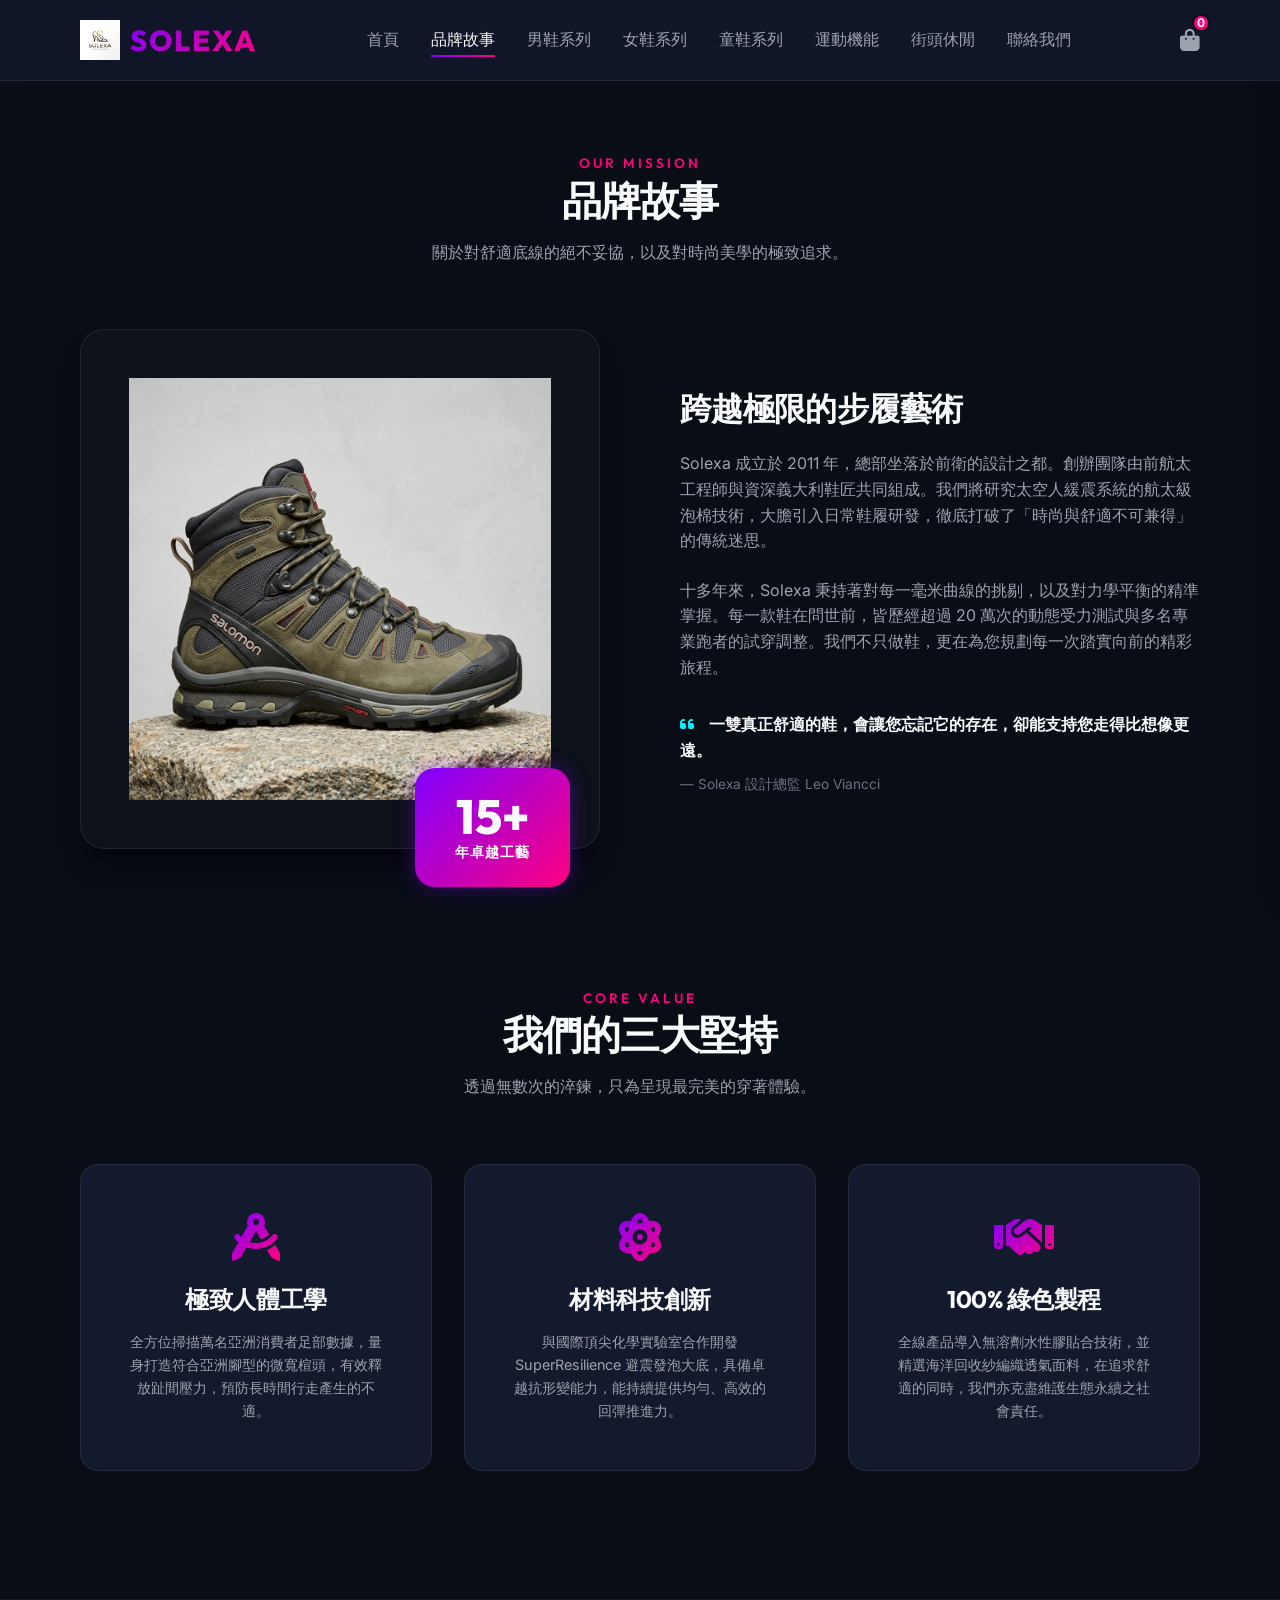
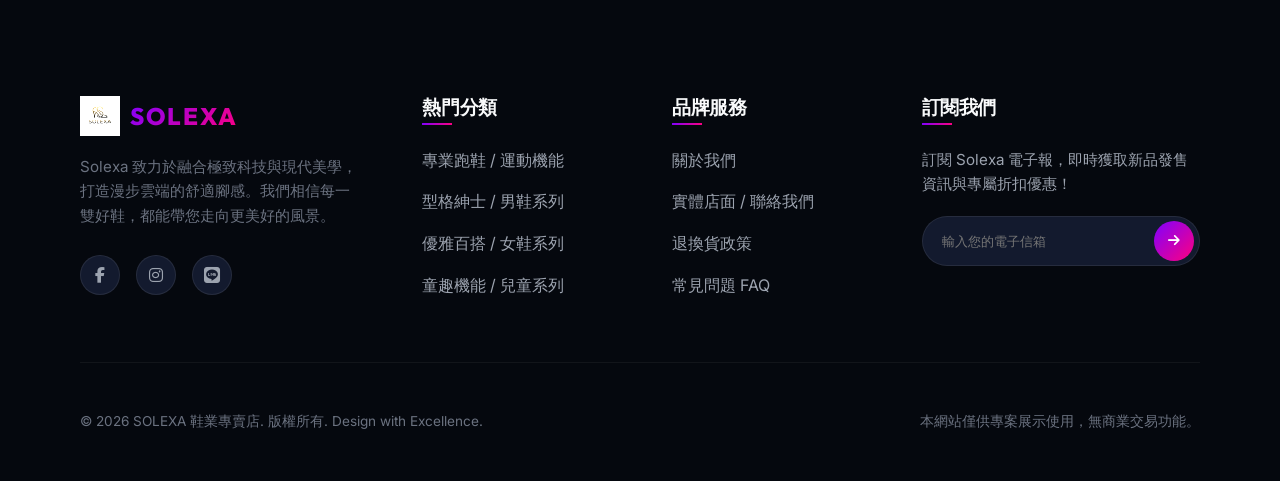
==== about.html @ db2b3a32 "Add files via upload" ====
<!DOCTYPE html>
<html lang="zh-TW">
<head>
  <meta charset="UTF-8">
  <meta name="viewport" content="width=device-width, initial-scale=1.0">
  <title>品牌故事 | SOLEXA 尊爵鞋鞋專賣店</title>
  <meta name="description" content="了解 Solexa 的品牌願景、製鞋科技與精湛工藝。探索我們如何在每一對鞋履中傾注對生活美學與舒適體驗的執著。">
  <link rel="stylesheet" href="assets/css/style.css">
  <link rel="stylesheet" href="https://cdnjs.cloudflare.com/ajax/libs/font-awesome/6.4.0/css/all.min.css">
</head>
<body>
  
  <header></header>

  <main class="section" style="padding-top: 150px;">
    <div class="container">
      <div class="section-header">
        <span class="section-subtitle">OUR MISSION</span>
        <h1 class="section-title">品牌故事</h1>
        <p class="section-desc">關於對舒適底線的絕不妥協，以及對時尚美學的極致追求。</p>
      </div>

      <div class="about-story">
        <div class="about-img-box">
          <!-- Reuse shoe3 image as a background element to make it premium, or display a beautiful graphic -->
          <img src="assets/images/products/shoe3.png" alt="Solexa Crafting" style="background: rgba(255,255,255,0.02); padding: 3rem;">
          <div class="about-badge">
            <div class="number">15+</div>
            <div class="text">年卓越工藝</div>
          </div>
        </div>
        
        <div class="about-text">
          <h3>跨越極限的步履藝術</h3>
          <p>Solexa 成立於 2011 年，總部坐落於前衛的設計之都。創辦團隊由前航太工程師與資深義大利鞋匠共同組成。我們將研究太空人緩震系統的航太級泡棉技術，大膽引入日常鞋履研發，徹底打破了「時尚與舒適不可兼得」的傳統迷思。</p>
          <p>十多年來，Solexa 秉持著對每一毫米曲線的挑剔，以及對力學平衡的精準掌握。每一款鞋在問世前，皆歷經超過 20 萬次的動態受力測試與多名專業跑者的試穿調整。我們不只做鞋，更在為您規劃每一次踏實向前的精彩旅程。</p>
          
          <div style="margin-top: 2rem;">
            <p style="font-weight: 600; color: var(--text-primary); margin-bottom: 0.5rem;"><i class="fas fa-quote-left" style="color: var(--accent-cyan); margin-right: 10px;"></i> 一雙真正舒適的鞋，會讓您忘記它的存在，卻能支持您走得比想像更遠。</p>
            <span style="font-size: 0.85rem; color: var(--text-muted);">— Solexa 設計總監 Leo Viancci</span>
          </div>
        </div>
      </div>

      <!-- Core Pillars -->
      <div style="margin-top: 8rem;">
        <div class="section-header">
          <span class="section-subtitle">CORE VALUE</span>
          <h2 class="section-title">我們的三大堅持</h2>
          <p class="section-desc">透過無數次的淬鍊，只為呈現最完美的穿著體驗。</p>
        </div>
        
        <div class="cat-grid" style="grid-template-columns: repeat(auto-fit, minmax(320px, 1fr));">
          <!-- Pillar 1 -->
          <div class="feature-box" style="padding: 3rem; text-align: center;">
            <i class="fas fa-drafting-compass" style="font-size: 3rem; margin-bottom: 1.5rem;"></i>
            <h3 style="font-size: 1.5rem; margin-bottom: 1rem;">極致人體工學</h3>
            <p style="color: var(--text-secondary);">全方位掃描萬名亞洲消費者足部數據，量身打造符合亞洲腳型的微寬楦頭，有效釋放趾間壓力，預防長時間行走產生的不適。</p>
          </div>
          
          <!-- Pillar 2 -->
          <div class="feature-box" style="padding: 3rem; text-align: center;">
            <i class="fas fa-atom" style="font-size: 3rem; margin-bottom: 1.5rem;"></i>
            <h3 style="font-size: 1.5rem; margin-bottom: 1rem;">材料科技創新</h3>
            <p style="color: var(--text-secondary);">與國際頂尖化學實驗室合作開發 SuperResilience 避震發泡大底，具備卓越抗形變能力，能持續提供均勻、高效的回彈推進力。</p>
          </div>
          
          <!-- Pillar 3 -->
          <div class="feature-box" style="padding: 3rem; text-align: center;">
            <i class="fas fa-handshake" style="font-size: 3rem; margin-bottom: 1.5rem;"></i>
            <h3 style="font-size: 1.5rem; margin-bottom: 1rem;">100% 綠色製程</h3>
            <p style="color: var(--text-secondary);">全線產品導入無溶劑水性膠貼合技術，並精選海洋回收紗編織透氣面料，在追求舒適的同時，我們亦克盡維護生態永續之社會責任。</p>
          </div>
        </div>
      </div>
      
    </div>
  </main>

  <footer></footer>

  <script src="assets/js/products.js"></script>
  <script src="assets/js/main.js"></script>
</body>
</html>
---- assets/css/style.css ----
@import url('https://fonts.googleapis.com/css2?family=Inter:wght@300;400;500;600;700&family=Outfit:wght@300;400;500;600;700;800&display=swap');

/* --- CSS Variables & Design Tokens --- */
:root {
  --bg-obsidian: #090D16;
  --bg-card: #131A2E;
  --bg-card-hover: #1B2541;
  --bg-glass: rgba(19, 26, 46, 0.75);
  
  --primary-gradient: linear-gradient(135deg, #7F00FF, #FF007F);
  --accent-cyan: #00F2FE;
  --accent-pink: #FF007F;
  --accent-purple: #7F00FF;
  
  --text-primary: #F9FAFB;
  --text-secondary: #9CA3AF;
  --text-muted: #6B7280;
  
  --border-color: rgba(255, 255, 255, 0.08);
  --border-hover: rgba(255, 255, 255, 0.18);
  
  --font-display: 'Outfit', 'Inter', -apple-system, BlinkMacSystemFont, "Segoe UI", Roboto, sans-serif;
  --font-body: 'Inter', -apple-system, BlinkMacSystemFont, "Segoe UI", Roboto, sans-serif;
  
  --shadow-sm: 0 4px 6px -1px rgba(0, 0, 0, 0.1), 0 2px 4px -1px rgba(0, 0, 0, 0.06);
  --shadow-md: 0 10px 15px -3px rgba(0, 0, 0, 0.3), 0 4px 6px -2px rgba(0, 0, 0, 0.05);
  --shadow-lg: 0 20px 25px -5px rgba(0, 0, 0, 0.5), 0 10px 10px -5px rgba(0, 0, 0, 0.04);
  --shadow-glow: 0 0 20px rgba(127, 0, 255, 0.4);
  
  --transition-smooth: all 0.3s cubic-bezier(0.4, 0, 0.2, 1);
  --transition-spring: all 0.5s cubic-bezier(0.175, 0.885, 0.32, 1.275);
}

/* --- Base Resets --- */
* {
  box-sizing: border-box;
  margin: 0;
  padding: 0;
}

html {
  scroll-behavior: smooth;
  font-size: 16px;
}

body {
  background-color: var(--bg-obsidian);
  color: var(--text-primary);
  font-family: var(--font-body);
  line-height: 1.6;
  overflow-x: hidden;
  -webkit-font-smoothing: antialiased;
}

/* --- Custom Scrollbar --- */
::-webkit-scrollbar {
  width: 10px;
}
::-webkit-scrollbar-track {
  background: var(--bg-obsidian);
}
::-webkit-scrollbar-thumb {
  background: var(--bg-card);
  border: 2px solid var(--bg-obsidian);
  border-radius: 5px;
}
::-webkit-scrollbar-thumb:hover {
  background: var(--accent-purple);
}

/* --- Typography --- */
h1, h2, h3, h4, h5, h6 {
  font-family: var(--font-display);
  font-weight: 700;
  letter-spacing: -0.02em;
  line-height: 1.2;
}

a {
  color: inherit;
  text-decoration: none;
  transition: var(--transition-smooth);
}

/* --- Utilities --- */
.container {
  width: 90%;
  max-width: 1200px;
  margin: 0 auto;
  padding: 0 1rem;
}

.text-gradient {
  background: var(--primary-gradient);
  -webkit-background-clip: text;
  -webkit-text-fill-color: transparent;
  background-clip: text;
}

.btn {
  display: inline-flex;
  align-items: center;
  justify-content: center;
  padding: 0.8rem 2rem;
  border-radius: 50px;
  font-family: var(--font-display);
  font-weight: 600;
  font-size: 1rem;
  cursor: pointer;
  transition: var(--transition-spring);
  border: none;
  outline: none;
}

.btn-primary {
  background: var(--primary-gradient);
  color: #fff;
  box-shadow: var(--shadow-sm);
}

.btn-primary:hover {
  transform: translateY(-3px) scale(1.03);
  box-shadow: var(--shadow-glow);
}

.btn-secondary {
  background: transparent;
  color: var(--text-primary);
  border: 1px solid var(--border-color);
}

.btn-secondary:hover {
  background: rgba(255, 255, 255, 0.05);
  border-color: var(--text-primary);
  transform: translateY(-2px);
}

/* --- Navigation Bar --- */
header {
  position: fixed;
  top: 0;
  left: 0;
  width: 100%;
  z-index: 1000;
  background: var(--bg-glass);
  backdrop-filter: blur(12px);
  -webkit-backdrop-filter: blur(12px);
  border-bottom: 1px solid var(--border-color);
  transition: var(--transition-smooth);
}

header.scrolled {
  padding: 0.5rem 0;
  background: rgba(9, 13, 22, 0.95);
  box-shadow: var(--shadow-md);
}

.nav-container {
  display: flex;
  justify-content: space-between;
  align-items: center;
  height: 80px;
}

.logo-link {
  display: flex;
  align-items: center;
  gap: 10px;
}

.logo-img {
  height: 40px;
  width: auto;
  object-fit: contain;
}

.brand-name {
  font-family: var(--font-display);
  font-size: 1.8rem;
  font-weight: 800;
  letter-spacing: 2px;
  background: var(--primary-gradient);
  -webkit-background-clip: text;
  -webkit-text-fill-color: transparent;
}

.nav-menu {
  display: flex;
  gap: 2rem;
  list-style: none;
}

.nav-item a {
  font-family: var(--font-display);
  font-weight: 500;
  font-size: 1rem;
  color: var(--text-secondary);
  padding: 0.5rem 0;
  position: relative;
}

.nav-item a:hover,
.nav-item.active a {
  color: var(--text-primary);
}

.nav-item a::after {
  content: '';
  position: absolute;
  bottom: 0;
  left: 0;
  width: 0;
  height: 2px;
  background: var(--primary-gradient);
  transition: var(--transition-smooth);
}

.nav-item a:hover::after,
.nav-item.active a::after {
  width: 100%;
}

.nav-actions {
  display: flex;
  align-items: center;
  gap: 1.5rem;
}

.cart-icon-wrapper {
  position: relative;
  cursor: pointer;
  font-size: 1.4rem;
  color: var(--text-secondary);
  transition: var(--transition-smooth);
}

.cart-icon-wrapper:hover {
  color: var(--text-primary);
  transform: scale(1.1);
}

.cart-count {
  position: absolute;
  top: -8px;
  right: -10px;
  background: var(--accent-pink);
  color: #fff;
  font-size: 0.75rem;
  font-weight: 700;
  width: 18px;
  height: 18px;
  border-radius: 50%;
  display: flex;
  align-items: center;
  justify-content: center;
  border: 2px solid var(--bg-obsidian);
}

.mobile-toggle {
  display: none;
  font-size: 1.5rem;
  cursor: pointer;
  color: var(--text-primary);
}

/* --- Hero Section --- */
.hero {
  position: relative;
  min-height: 100vh;
  display: flex;
  align-items: center;
  padding-top: 100px;
  background: radial-gradient(circle at 80% 20%, rgba(127, 0, 255, 0.15) 0%, transparent 50%),
              radial-gradient(circle at 10% 80%, rgba(255, 0, 127, 0.1) 0%, transparent 40%);
  overflow: hidden;
}

.hero-grid {
  display: grid;
  grid-template-columns: 1.1fr 0.9fr;
  gap: 4rem;
  align-items: center;
}

.hero-content {
  opacity: 0;
  transform: translateY(30px);
  animation: fadeInUp 0.8s forwards 0.2s;
}

.hero-tagline {
  font-family: var(--font-display);
  font-weight: 600;
  text-transform: uppercase;
  letter-spacing: 4px;
  font-size: 0.9rem;
  color: var(--accent-cyan);
  margin-bottom: 1rem;
}

.hero h1 {
  font-size: 4rem;
  line-height: 1.1;
  margin-bottom: 1.5rem;
}

.hero h1 span {
  font-weight: 800;
}

.hero-desc {
  font-size: 1.1rem;
  color: var(--text-secondary);
  margin-bottom: 2.5rem;
  max-width: 550px;
}

.hero-btns {
  display: flex;
  gap: 1.5rem;
}

.hero-visual {
  position: relative;
  display: flex;
  justify-content: center;
  align-items: center;
  opacity: 0;
  transform: scale(0.9) rotate(5deg);
  animation: heroShow 1.2s cubic-bezier(0.19, 1, 0.22, 1) forwards 0.4s;
}

.hero-circle {
  position: absolute;
  width: 450px;
  height: 450px;
  border-radius: 50%;
  background: var(--primary-gradient);
  filter: blur(80px);
  opacity: 0.25;
  z-index: 1;
}

.hero-img {
  width: 100%;
  max-width: 500px;
  object-fit: contain;
  z-index: 2;
  filter: drop-shadow(0 25px 35px rgba(0, 0, 0, 0.6));
  animation: float 6s ease-in-out infinite;
}

/* --- Section Layouts --- */
.section {
  padding: 8rem 0;
}

.section-header {
  text-align: center;
  margin-bottom: 4rem;
}

.section-subtitle {
  font-family: var(--font-display);
  font-weight: 600;
  text-transform: uppercase;
  color: var(--accent-pink);
  letter-spacing: 3px;
  font-size: 0.85rem;
  margin-bottom: 0.5rem;
}

.section-title {
  font-size: 2.5rem;
  margin-bottom: 1rem;
}

.section-desc {
  color: var(--text-secondary);
  max-width: 600px;
  margin: 0 auto;
}

/* --- Categories Grid --- */
.cat-grid {
  display: grid;
  grid-template-columns: repeat(auto-fit, minmax(280px, 1fr));
  gap: 2rem;
}

.cat-card {
  position: relative;
  border-radius: 24px;
  height: 350px;
  overflow: hidden;
  border: 1px solid var(--border-color);
  cursor: pointer;
  box-shadow: var(--shadow-md);
  transition: var(--transition-spring);
  background: var(--bg-card);
}

.cat-card::before {
  content: '';
  position: absolute;
  top: 0;
  left: 0;
  width: 100%;
  height: 100%;
  background: linear-gradient(to top, rgba(9, 13, 22, 0.9) 20%, rgba(9, 13, 22, 0.1) 80%);
  z-index: 2;
}

.cat-card-img {
  width: 100%;
  height: 100%;
  object-fit: cover;
  transition: var(--transition-spring);
}

.cat-card-content {
  position: absolute;
  bottom: 0;
  left: 0;
  width: 100%;
  padding: 2rem;
  z-index: 3;
}

.cat-card-title {
  font-size: 1.8rem;
  font-weight: 700;
  margin-bottom: 0.5rem;
}

.cat-card-link {
  font-size: 0.9rem;
  font-weight: 600;
  color: var(--accent-cyan);
  display: inline-flex;
  align-items: center;
  gap: 5px;
}

.cat-card-link i {
  transition: var(--transition-smooth);
}

.cat-card:hover {
  transform: translateY(-10px);
  border-color: var(--border-hover);
  box-shadow: var(--shadow-lg), var(--shadow-glow);
}

.cat-card:hover .cat-card-img {
  transform: scale(1.1) rotate(-2deg);
}

.cat-card:hover .cat-card-link i {
  transform: translateX(5px);
}

/* --- Products Cards Grid --- */
.products-grid {
  display: grid;
  grid-template-columns: repeat(auto-fill, minmax(270px, 1fr));
  gap: 2.5rem;
}

.product-card {
  background: var(--bg-card);
  border: 1px solid var(--border-color);
  border-radius: 20px;
  overflow: hidden;
  transition: var(--transition-spring);
  position: relative;
  display: flex;
  flex-direction: column;
}

.product-tag {
  position: absolute;
  top: 15px;
  left: 15px;
  background: var(--primary-gradient);
  color: #fff;
  padding: 0.3rem 0.8rem;
  border-radius: 50px;
  font-size: 0.75rem;
  font-weight: 700;
  letter-spacing: 1px;
  z-index: 10;
}

.product-wishlist {
  position: absolute;
  top: 15px;
  right: 15px;
  width: 38px;
  height: 38px;
  border-radius: 50%;
  background: rgba(9, 13, 22, 0.6);
  backdrop-filter: blur(5px);
  border: 1px solid var(--border-color);
  display: flex;
  align-items: center;
  justify-content: center;
  cursor: pointer;
  color: var(--text-secondary);
  z-index: 10;
  transition: var(--transition-smooth);
}

.product-wishlist:hover {
  color: var(--accent-pink);
  background: #fff;
  transform: scale(1.1);
}

.product-img-wrapper {
  padding: 2rem 1.5rem 1rem 1.5rem;
  background: radial-gradient(circle, rgba(255, 255, 255, 0.03) 0%, transparent 70%);
  display: flex;
  justify-content: center;
  align-items: center;
  height: 220px;
  overflow: hidden;
  position: relative;
}

.product-img {
  max-width: 90%;
  max-height: 100%;
  object-fit: contain;
  filter: drop-shadow(0 15px 15px rgba(0, 0, 0, 0.4));
  transition: var(--transition-spring);
}

.product-info {
  padding: 1.5rem;
  display: flex;
  flex-direction: column;
  flex-grow: 1;
  border-top: 1px solid var(--border-color);
}

.product-cat {
  font-size: 0.8rem;
  color: var(--text-muted);
  text-transform: uppercase;
  margin-bottom: 0.5rem;
  font-weight: 600;
}

.product-name {
  font-size: 1.2rem;
  font-weight: 600;
  margin-bottom: 0.8rem;
  color: var(--text-primary);
  display: -webkit-box;
  -webkit-line-clamp: 1;
  -webkit-box-orient: vertical;
  overflow: hidden;
}

.product-footer {
  display: flex;
  justify-content: space-between;
  align-items: center;
  margin-top: auto;
}

.product-price {
  font-family: var(--font-display);
  font-size: 1.3rem;
  font-weight: 700;
  color: var(--accent-cyan);
}

.product-price::before {
  content: 'NT$ ';
  font-size: 0.9rem;
  font-weight: 600;
}

.product-rating {
  font-size: 0.85rem;
  color: #FFA800;
  display: flex;
  align-items: center;
  gap: 3px;
}

.product-card:hover {
  transform: translateY(-8px);
  border-color: var(--border-hover);
  box-shadow: var(--shadow-lg);
}

.product-card:hover .product-img {
  transform: scale(1.12) rotate(-3deg) translateY(-5px);
}

/* --- About Us Styles --- */
.about-story {
  display: grid;
  grid-template-columns: 1fr 1fr;
  gap: 5rem;
  align-items: center;
}

.about-img-box {
  position: relative;
}

.about-img-box img {
  width: 100%;
  border-radius: 24px;
  box-shadow: var(--shadow-lg);
  border: 1px solid var(--border-color);
}

.about-badge {
  position: absolute;
  bottom: -30px;
  right: 30px;
  background: var(--primary-gradient);
  border-radius: 20px;
  padding: 1.5rem 2.5rem;
  text-align: center;
  box-shadow: var(--shadow-glow);
}

.about-badge .number {
  font-size: 3rem;
  font-weight: 800;
  font-family: var(--font-display);
  line-height: 1;
}

.about-badge .text {
  font-size: 0.9rem;
  font-weight: 600;
  letter-spacing: 1px;
}

.about-text h3 {
  font-size: 2rem;
  margin-bottom: 1.5rem;
}

.about-text p {
  color: var(--text-secondary);
  margin-bottom: 1.5rem;
}

.grid-features {
  display: grid;
  grid-template-columns: 1fr 1fr;
  gap: 2rem;
  margin-top: 3rem;
}

.feature-box {
  background: var(--bg-card);
  padding: 2rem;
  border-radius: 18px;
  border: 1px solid var(--border-color);
  transition: var(--transition-smooth);
}

.feature-box i {
  font-size: 2.2rem;
  background: var(--primary-gradient);
  -webkit-background-clip: text;
  -webkit-text-fill-color: transparent;
  margin-bottom: 1rem;
}

.feature-box h4 {
  font-size: 1.2rem;
  margin-bottom: 0.5rem;
}

.feature-box p {
  font-size: 0.9rem;
  color: var(--text-muted);
  margin-bottom: 0;
}

.feature-box:hover {
  border-color: var(--accent-cyan);
  transform: translateY(-5px);
}

/* --- Contact Us Styles --- */
.contact-grid {
  display: grid;
  grid-template-columns: 0.9fr 1.1fr;
  gap: 5rem;
}

.contact-info-card {
  background: var(--bg-card);
  border: 1px solid var(--border-color);
  border-radius: 24px;
  padding: 3rem;
}

.contact-info-title {
  font-size: 2rem;
  margin-bottom: 2rem;
}

.contact-detail-list {
  list-style: none;
  display: flex;
  flex-direction: column;
  gap: 2rem;
}

.contact-detail-item {
  display: flex;
  gap: 1.5rem;
  align-items: flex-start;
}

.contact-detail-icon {
  width: 48px;
  height: 48px;
  background: rgba(127, 0, 255, 0.15);
  border: 1px solid rgba(127, 0, 255, 0.3);
  border-radius: 12px;
  display: flex;
  align-items: center;
  justify-content: center;
  color: var(--accent-cyan);
  font-size: 1.2rem;
  flex-shrink: 0;
}

.contact-detail-text h4 {
  font-size: 1.1rem;
  margin-bottom: 0.3rem;
}

.contact-detail-text p {
  color: var(--text-secondary);
}

.contact-form {
  background: rgba(19, 26, 46, 0.4);
  backdrop-filter: blur(10px);
  border: 1px solid var(--border-color);
  border-radius: 24px;
  padding: 3rem;
}

.form-group {
  margin-bottom: 1.8rem;
}

.form-label {
  display: block;
  font-size: 0.9rem;
  font-weight: 500;
  margin-bottom: 0.6rem;
  color: var(--text-secondary);
}

.form-control {
  width: 100%;
  background: rgba(9, 13, 22, 0.6);
  border: 1px solid var(--border-color);
  border-radius: 12px;
  padding: 1rem 1.2rem;
  color: var(--text-primary);
  font-family: var(--font-body);
  font-size: 1rem;
  transition: var(--transition-smooth);
}

.form-control:focus {
  outline: none;
  border-color: var(--accent-cyan);
  box-shadow: 0 0 10px rgba(0, 242, 254, 0.2);
  background: rgba(9, 13, 22, 0.8);
}

textarea.form-control {
  resize: vertical;
  min-height: 150px;
}

/* --- Dynamic Product Details Page --- */
.detail-grid {
  display: grid;
  grid-template-columns: 1fr 1fr;
  gap: 5rem;
  align-items: flex-start;
  padding-top: 40px;
}

.detail-gallery {
  position: sticky;
  top: 120px;
  background: radial-gradient(circle, rgba(255, 255, 255, 0.03) 0%, transparent 70%);
  border: 1px solid var(--border-color);
  border-radius: 24px;
  padding: 4rem 2rem;
  display: flex;
  justify-content: center;
  align-items: center;
  height: 500px;
}

.detail-gallery-img {
  max-width: 90%;
  max-height: 100%;
  object-fit: contain;
  filter: drop-shadow(0 25px 35px rgba(0, 0, 0, 0.5));
  animation: float 6s ease-in-out infinite;
}

.detail-info {
  display: flex;
  flex-direction: column;
}

.detail-category-tags {
  display: flex;
  gap: 0.5rem;
  margin-bottom: 1rem;
}

.detail-category-tags span {
  font-size: 0.8rem;
  font-weight: 700;
  text-transform: uppercase;
  color: var(--accent-cyan);
  letter-spacing: 1px;
}

.detail-name {
  font-size: 3rem;
  margin-bottom: 1.5rem;
  line-height: 1.1;
}

.detail-meta {
  display: flex;
  align-items: center;
  gap: 2rem;
  margin-bottom: 2rem;
  padding-bottom: 1.5rem;
  border-bottom: 1px solid var(--border-color);
}

.detail-price {
  font-family: var(--font-display);
  font-size: 2.2rem;
  font-weight: 800;
  color: var(--text-primary);
}

.detail-price::before {
  content: 'NT$ ';
  font-size: 1.3rem;
  font-weight: 600;
}

.detail-rating-box {
  background: rgba(255, 255, 255, 0.05);
  padding: 0.4rem 1rem;
  border-radius: 50px;
  display: flex;
  align-items: center;
  gap: 5px;
  font-size: 0.9rem;
}

.detail-rating-box i {
  color: #FFA800;
}

.detail-desc {
  font-size: 1.1rem;
  color: var(--text-secondary);
  line-height: 1.8;
  margin-bottom: 2rem;
}

.detail-features {
  margin-bottom: 2.5rem;
}

.detail-features h4 {
  font-size: 1.2rem;
  margin-bottom: 1rem;
}

.feature-list {
  list-style: none;
  display: grid;
  grid-template-columns: 1fr 1fr;
  gap: 0.8rem;
}

.feature-list-item {
  display: flex;
  align-items: center;
  gap: 8px;
  color: var(--text-secondary);
  font-size: 0.95rem;
}

.feature-list-item i {
  color: var(--accent-cyan);
}

.detail-selector {
  margin-bottom: 2.5rem;
}

.detail-selector h4 {
  font-size: 1.1rem;
  margin-bottom: 1rem;
  display: flex;
  justify-content: space-between;
}

.size-grid {
  display: flex;
  flex-wrap: wrap;
  gap: 0.8rem;
}

.size-btn {
  width: 50px;
  height: 50px;
  border-radius: 12px;
  border: 1px solid var(--border-color);
  background: transparent;
  color: var(--text-primary);
  font-family: var(--font-display);
  font-size: 1.1rem;
  font-weight: 600;
  cursor: pointer;
  display: flex;
  align-items: center;
  justify-content: center;
  transition: var(--transition-smooth);
}

.size-btn:hover {
  border-color: var(--text-primary);
}

.size-btn.active {
  background: var(--text-primary);
  color: var(--bg-obsidian);
  border-color: var(--text-primary);
}

.detail-actions {
  display: flex;
  gap: 1.5rem;
}

.detail-actions .btn {
  flex-grow: 1;
}

/* --- Cart Sidebar Mockup --- */
.cart-sidebar {
  position: fixed;
  top: 0;
  right: -450px;
  width: 100%;
  max-width: 420px;
  height: 100vh;
  background: var(--bg-card);
  box-shadow: -10px 0 30px rgba(0,0,0,0.5);
  border-left: 1px solid var(--border-color);
  z-index: 2000;
  transition: all 0.4s cubic-bezier(0.19, 1, 0.22, 1);
  display: flex;
  flex-direction: column;
}

.cart-sidebar.open {
  right: 0;
}

.cart-header {
  padding: 1.5rem 2rem;
  border-bottom: 1px solid var(--border-color);
  display: flex;
  justify-content: space-between;
  align-items: center;
}

.cart-close {
  cursor: pointer;
  font-size: 1.3rem;
  color: var(--text-secondary);
  transition: var(--transition-smooth);
}

.cart-close:hover {
  color: var(--text-primary);
  transform: rotate(90deg);
}

.cart-items-list {
  flex-grow: 1;
  overflow-y: auto;
  padding: 2rem;
  display: flex;
  flex-direction: column;
  gap: 1.5rem;
}

.empty-cart-msg {
  text-align: center;
  color: var(--text-muted);
  margin-top: 5rem;
}

.cart-item {
  display: flex;
  gap: 1rem;
  align-items: center;
  padding-bottom: 1.5rem;
  border-bottom: 1px solid rgba(255,255,255,0.05);
}

.cart-item-img {
  width: 70px;
  height: 70px;
  background: rgba(255,255,255,0.02);
  border-radius: 10px;
  object-fit: contain;
  padding: 5px;
}

.cart-item-detail {
  flex-grow: 1;
}

.cart-item-name {
  font-size: 0.95rem;
  font-weight: 600;
  margin-bottom: 0.2rem;
}

.cart-item-meta {
  font-size: 0.8rem;
  color: var(--text-muted);
  margin-bottom: 0.3rem;
}

.cart-item-price {
  font-weight: 700;
  color: var(--accent-cyan);
}

.cart-item-remove {
  color: var(--text-muted);
  cursor: pointer;
  transition: var(--transition-smooth);
}

.cart-item-remove:hover {
  color: var(--accent-pink);
}

.cart-footer {
  padding: 2rem;
  border-top: 1px solid var(--border-color);
  background: rgba(9, 13, 22, 0.4);
}

.cart-total-row {
  display: flex;
  justify-content: space-between;
  font-size: 1.1rem;
  font-weight: 600;
  margin-bottom: 1.5rem;
}

.cart-total-price {
  font-family: var(--font-display);
  font-weight: 800;
  color: var(--text-primary);
}

.cart-total-price::before {
  content: 'NT$ ';
}

.cart-overlay {
  position: fixed;
  top: 0;
  left: 0;
  width: 100vw;
  height: 100vh;
  background: rgba(0, 0, 0, 0.7);
  backdrop-filter: blur(5px);
  z-index: 1990;
  opacity: 0;
  pointer-events: none;
  transition: var(--transition-smooth);
}

.cart-overlay.open {
  opacity: 1;
  pointer-events: auto;
}

/* --- Footer --- */
footer {
  background-color: #05080E;
  border-top: 1px solid var(--border-color);
  padding: 6rem 0 3rem 0;
  color: var(--text-secondary);
}

.footer-grid {
  display: grid;
  grid-template-columns: 1.5fr 1fr 1fr 1.5fr;
  gap: 4rem;
  margin-bottom: 4rem;
}

.footer-logo-box {
  display: flex;
  flex-direction: column;
  gap: 1.2rem;
}

.footer-logo-box p {
  font-size: 0.95rem;
  color: var(--text-muted);
}

.footer-socials {
  display: flex;
  gap: 1rem;
  margin-top: 0.5rem;
}

.social-icon {
  width: 40px;
  height: 40px;
  border-radius: 50%;
  background: var(--bg-card);
  border: 1px solid var(--border-color);
  display: flex;
  align-items: center;
  justify-content: center;
  color: var(--text-secondary);
  transition: var(--transition-smooth);
}

.social-icon:hover {
  color: #fff;
  background: var(--primary-gradient);
  border-color: transparent;
  transform: translateY(-3px);
  box-shadow: var(--shadow-glow);
}

.footer-column h3 {
  color: var(--text-primary);
  font-size: 1.2rem;
  margin-bottom: 1.8rem;
  position: relative;
  display: inline-block;
}

.footer-column h3::after {
  content: '';
  position: absolute;
  bottom: -6px;
  left: 0;
  width: 30px;
  height: 2px;
  background: var(--primary-gradient);
}

.footer-links {
  list-style: none;
  display: flex;
  flex-direction: column;
  gap: 1rem;
}

.footer-links a:hover {
  color: var(--text-primary);
  padding-left: 5px;
}

.footer-newsletter p {
  font-size: 0.95rem;
  margin-bottom: 1.2rem;
}

.newsletter-form {
  position: relative;
}

.newsletter-input {
  width: 100%;
  padding: 1rem 3.5rem 1rem 1.2rem;
  border-radius: 50px;
  background: var(--bg-card);
  border: 1px solid var(--border-color);
  color: #fff;
  font-family: var(--font-body);
  transition: var(--transition-smooth);
}

.newsletter-input:focus {
  outline: none;
  border-color: var(--accent-cyan);
}

.newsletter-btn {
  position: absolute;
  top: 50%;
  right: 6px;
  transform: translateY(-50%);
  width: 40px;
  height: 40px;
  border-radius: 50%;
  background: var(--primary-gradient);
  border: none;
  color: #fff;
  cursor: pointer;
  display: flex;
  align-items: center;
  justify-content: center;
  transition: var(--transition-smooth);
}

.newsletter-btn:hover {
  transform: translateY(-50%) scale(1.05);
  box-shadow: var(--shadow-glow);
}

.footer-bottom {
  padding-top: 3rem;
  border-top: 1px solid rgba(255,255,255,0.05);
  display: flex;
  justify-content: space-between;
  font-size: 0.85rem;
  color: var(--text-muted);
}

/* --- Toast Notification System --- */
.toast-container {
  position: fixed;
  bottom: 30px;
  left: 30px;
  z-index: 9999;
  display: flex;
  flex-direction: column;
  gap: 10px;
}

.toast {
  background: var(--bg-card);
  border-left: 4px solid var(--accent-cyan);
  color: var(--text-primary);
  padding: 1rem 2rem;
  border-radius: 8px;
  box-shadow: var(--shadow-lg);
  font-family: var(--font-display);
  font-weight: 500;
  display: flex;
  align-items: center;
  gap: 10px;
  min-width: 280px;
  animation: slideInLeft 0.3s cubic-bezier(0.19, 1, 0.22, 1) forwards;
}

.toast.success {
  border-left-color: #10B981;
}

/* --- Animation Keyframes --- */
@keyframes fadeInUp {
  from {
    opacity: 0;
    transform: translateY(30px);
  }
  to {
    opacity: 1;
    transform: translateY(0);
  }
}

@keyframes heroShow {
  from {
    opacity: 0;
    transform: scale(0.9) rotate(5deg);
  }
  to {
    opacity: 1;
    transform: scale(1) rotate(0deg);
  }
}

@keyframes float {
  0% {
    transform: translateY(0px) rotate(0deg);
  }
  50% {
    transform: translateY(-15px) rotate(-1.5deg);
  }
  100% {
    transform: translateY(0px) rotate(0deg);
  }
}

@keyframes slideInLeft {
  from {
    opacity: 0;
    transform: translateX(-50px);
  }
  to {
    opacity: 1;
    transform: translateX(0);
  }
}

/* --- Responsive Layout Adjustments --- */
@media (max-width: 992px) {
  html {
    font-size: 15px;
  }
  .hero-grid {
    grid-template-columns: 1fr;
    gap: 3rem;
    text-align: center;
  }
  .hero {
    padding-top: 120px;
    min-height: auto;
    padding-bottom: 6rem;
  }
  .hero-desc {
    margin: 0 auto 2.5rem auto;
  }
  .hero-btns {
    justify-content: center;
  }
  .hero h1 {
    font-size: 3.2rem;
  }
  .about-story, .contact-grid, .detail-grid {
    grid-template-columns: 1fr;
    gap: 4rem;
  }
  .detail-gallery {
    position: static;
    height: 350px;
  }
  .footer-grid {
    grid-template-columns: 1fr 1fr;
    gap: 3rem;
  }
}

@media (max-width: 768px) {
  .mobile-toggle {
    display: block;
  }
  .nav-menu {
    position: fixed;
    top: 80px;
    left: -100%;
    width: 100%;
    height: calc(100vh - 80px);
    background: var(--bg-obsidian);
    border-top: 1px solid var(--border-color);
    flex-direction: column;
    align-items: center;
    padding: 3rem 0;
    transition: var(--transition-smooth);
    z-index: 999;
  }
  .nav-menu.active {
    left: 0;
  }
  .nav-item {
    width: 100%;
    text-align: center;
  }
  .nav-item a {
    display: block;
    padding: 1.5rem;
    font-size: 1.2rem;
  }
  .footer-grid {
    grid-template-columns: 1fr;
  }
  .footer-bottom {
    flex-direction: column;
    gap: 1.5rem;
    text-align: center;
  }
  .grid-features {
    grid-template-columns: 1fr;
  }
}
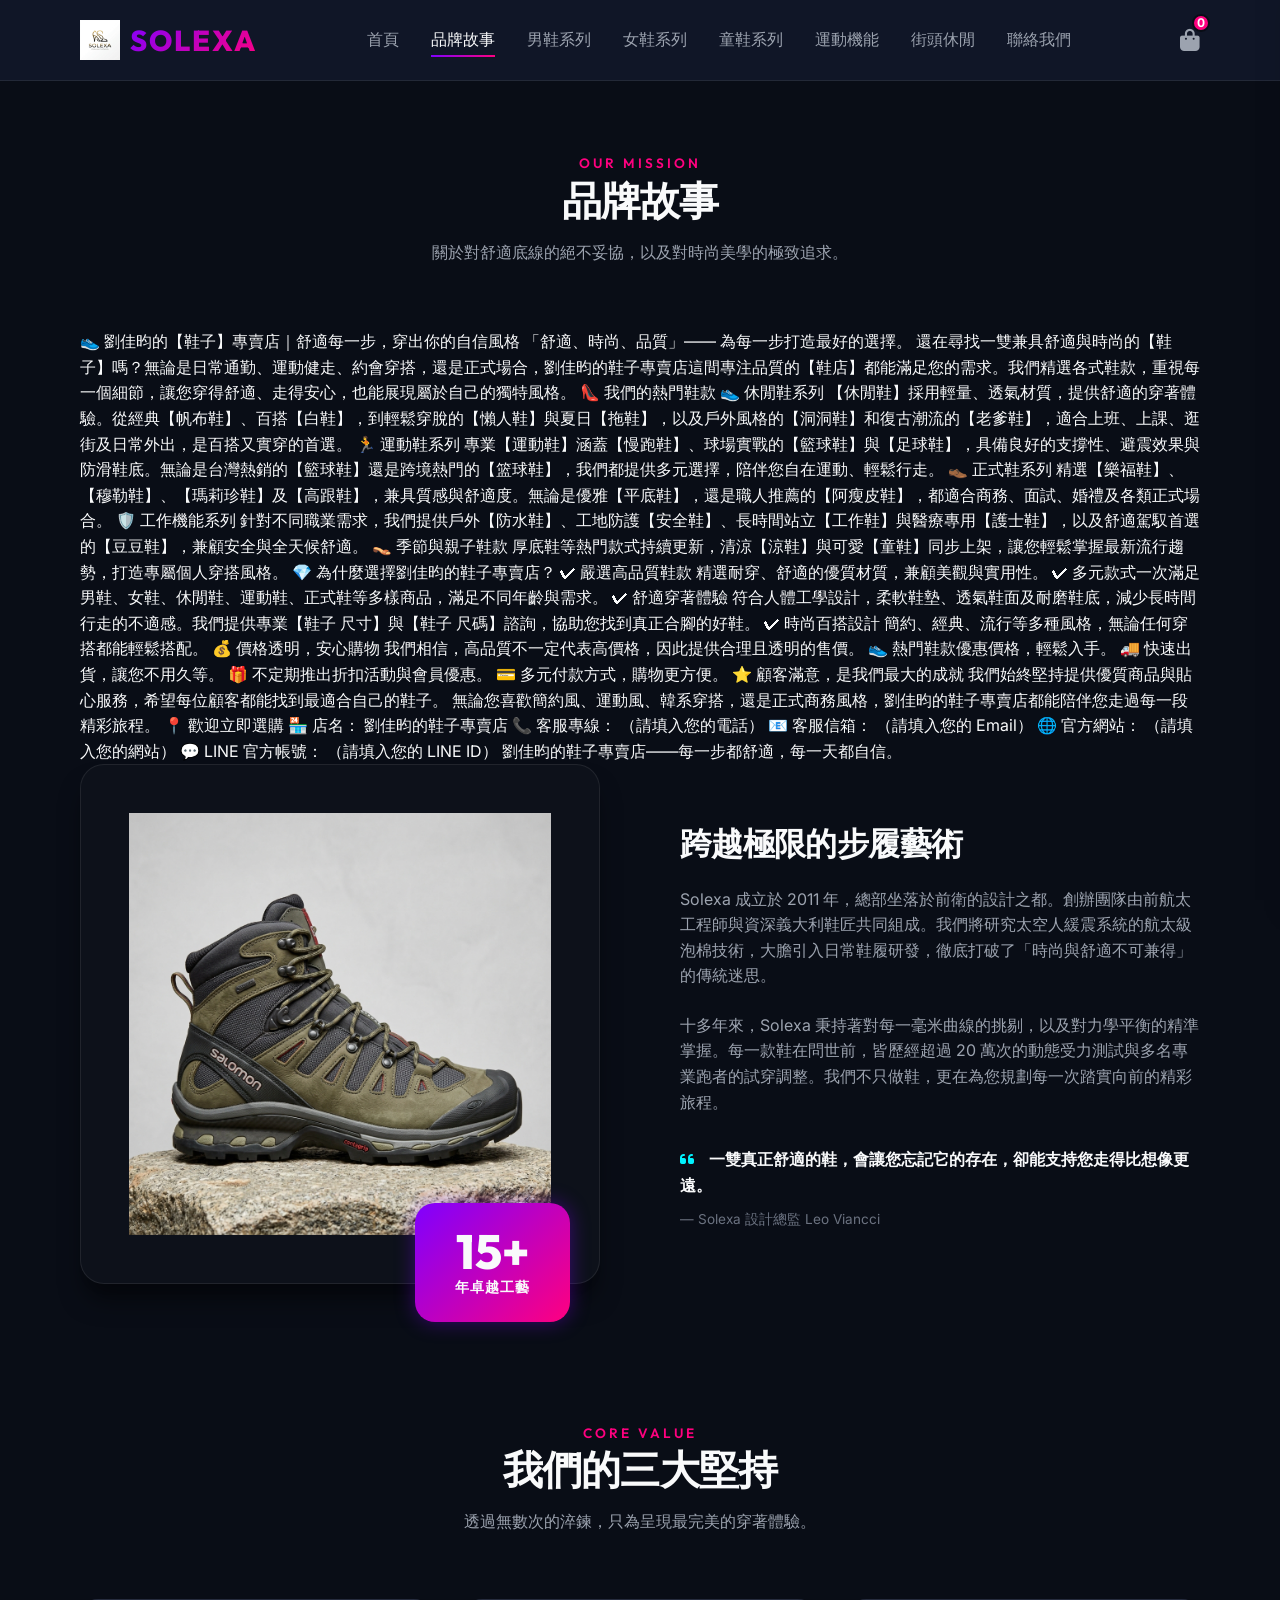
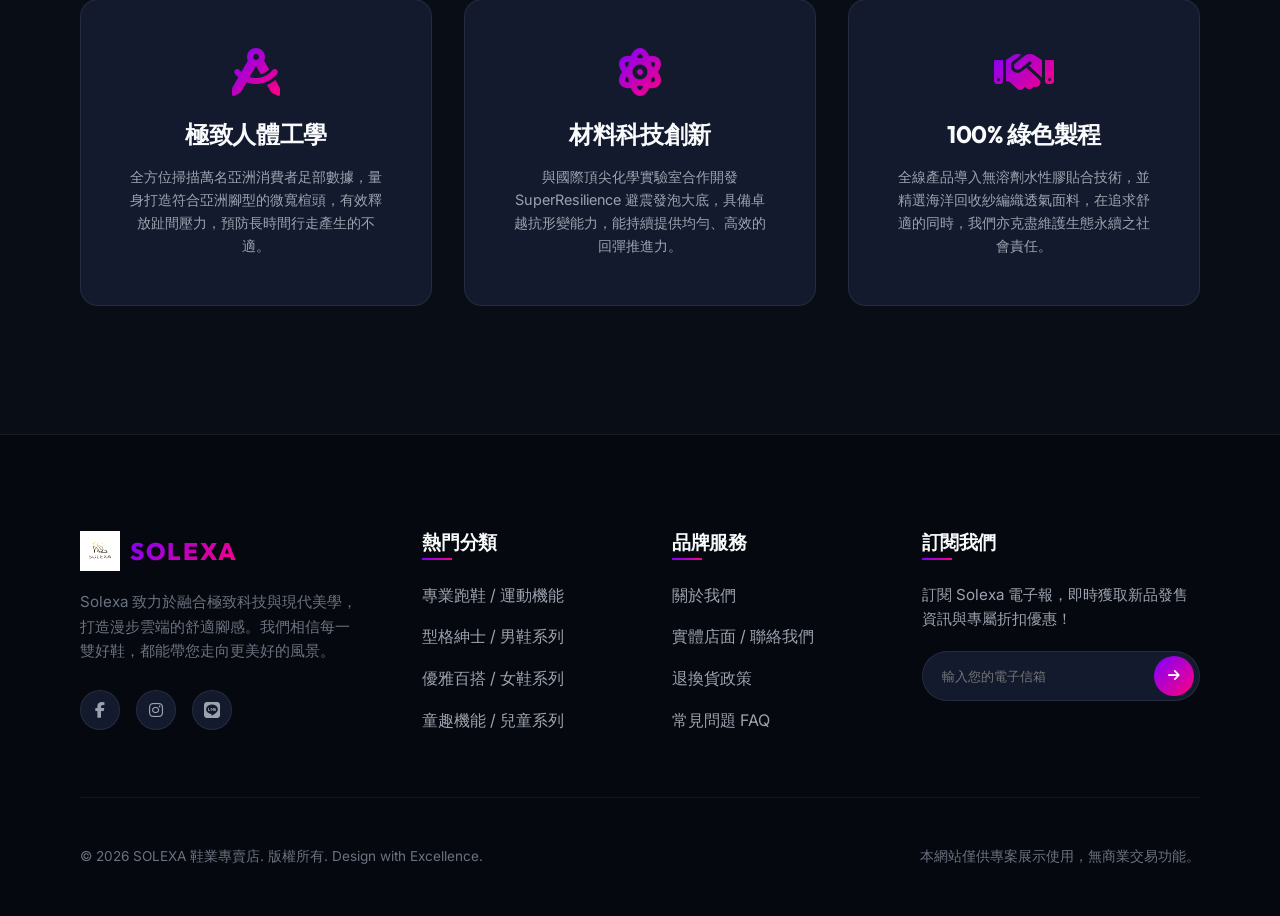
==== commit 2b7281c1: "Add files via upload" ====
--- a/about.html
+++ b/about.html
@@ -1,5 +1,6 @@
 <!DOCTYPE html>
 <html lang="zh-TW">
+
 <head>
   <meta charset="UTF-8">
   <meta name="viewport" content="width=device-width, initial-scale=1.0">
@@ -8,8 +9,9 @@
   <link rel="stylesheet" href="assets/css/style.css">
   <link rel="stylesheet" href="https://cdnjs.cloudflare.com/ajax/libs/font-awesome/6.4.0/css/all.min.css">
 </head>
+
 <body>
-  
+
   <header></header>
 
   <main class="section" style="padding-top: 150px;">
@@ -19,24 +21,66 @@
         <h1 class="section-title">品牌故事</h1>
         <p class="section-desc">關於對舒適底線的絕不妥協，以及對時尚美學的極致追求。</p>
       </div>
-
+      👟 劉佳昀的【鞋子】專賣店｜舒適每一步，穿出你的自信風格
+      「舒適、時尚、品質」—— 為每一步打造最好的選擇。
+      還在尋找一雙兼具舒適與時尚的【鞋子】嗎？無論是日常通勤、運動健走、約會穿搭，還是正式場合，劉佳昀的鞋子專賣店這間專注品質的【鞋店】都能滿足您的需求。我們精選各式鞋款，重視每一個細節，讓您穿得舒適、走得安心，也能展現屬於自己的獨特風格。
+      👠 我們的熱門鞋款
+      👟 休閒鞋系列
+      【休閒鞋】採用輕量、透氣材質，提供舒適的穿著體驗。從經典【帆布鞋】、百搭【白鞋】，到輕鬆穿脫的【懶人鞋】與夏日【拖鞋】，以及戶外風格的【洞洞鞋】和復古潮流的【老爹鞋】，適合上班、上課、逛街及日常外出，是百搭又實穿的首選。
+      🏃 運動鞋系列
+      專業【運動鞋】涵蓋【慢跑鞋】、球場實戰的【籃球鞋】與【足球鞋】，具備良好的支撐性、避震效果與防滑鞋底。無論是台灣熱銷的【籃球鞋】還是跨境熱門的【篮球鞋】，我們都提供多元選擇，陪伴您自在運動、輕鬆行走。
+      👞 正式鞋系列
+      精選【樂福鞋】、【穆勒鞋】、【瑪莉珍鞋】及【高跟鞋】，兼具質感與舒適度。無論是優雅【平底鞋】，還是職人推薦的【阿瘦皮鞋】，都適合商務、面試、婚禮及各類正式場合。
+      🛡️ 工作機能系列
+      針對不同職業需求，我們提供戶外【防水鞋】、工地防護【安全鞋】、長時間站立【工作鞋】與醫療專用【護士鞋】，以及舒適駕馭首選的【豆豆鞋】，兼顧安全與全天候舒適。
+      👡 季節與親子鞋款
+      厚底鞋等熱門款式持續更新，清涼【涼鞋】與可愛【童鞋】同步上架，讓您輕鬆掌握最新流行趨勢，打造專屬個人穿搭風格。
+      💎 為什麼選擇劉佳昀的鞋子專賣店？
+      ✔ 嚴選高品質鞋款
+      精選耐穿、舒適的優質材質，兼顧美觀與實用性。
+      ✔ 多元款式一次滿足
+      男鞋、女鞋、休閒鞋、運動鞋、正式鞋等多樣商品，滿足不同年齡與需求。
+      ✔ 舒適穿著體驗
+      符合人體工學設計，柔軟鞋墊、透氣鞋面及耐磨鞋底，減少長時間行走的不適感。我們提供專業【鞋子 尺寸】與【鞋子 尺碼】諮詢，協助您找到真正合腳的好鞋。
+      ✔ 時尚百搭設計
+      簡約、經典、流行等多種風格，無論任何穿搭都能輕鬆搭配。
+      💰 價格透明，安心購物
+      我們相信，高品質不一定代表高價格，因此提供合理且透明的售價。
+      👟 熱門鞋款優惠價格，輕鬆入手。
+      🚚 快速出貨，讓您不用久等。
+      🎁 不定期推出折扣活動與會員優惠。
+      💳 多元付款方式，購物更方便。
+      ⭐ 顧客滿意，是我們最大的成就
+      我們始終堅持提供優質商品與貼心服務，希望每位顧客都能找到最適合自己的鞋子。
+      無論您喜歡簡約風、運動風、韓系穿搭，還是正式商務風格，劉佳昀的鞋子專賣店都能陪伴您走過每一段精彩旅程。
+      📍 歡迎立即選購
+      🏪 店名： 劉佳昀的鞋子專賣店
+      📞 客服專線： （請填入您的電話）
+      📧 客服信箱： （請填入您的 Email）
+      🌐 官方網站： （請填入您的網站）
+      💬 LINE 官方帳號： （請填入您的 LINE ID）
+      劉佳昀的鞋子專賣店——每一步都舒適，每一天都自信。
       <div class="about-story">
         <div class="about-img-box">
           <!-- Reuse shoe3 image as a background element to make it premium, or display a beautiful graphic -->
-          <img src="assets/images/products/shoe3.png" alt="Solexa Crafting" style="background: rgba(255,255,255,0.02); padding: 3rem;">
+          <img src="assets/images/products/shoe3.png" alt="Solexa Crafting"
+            style="background: rgba(255,255,255,0.02); padding: 3rem;">
           <div class="about-badge">
             <div class="number">15+</div>
             <div class="text">年卓越工藝</div>
           </div>
         </div>
-        
+
         <div class="about-text">
           <h3>跨越極限的步履藝術</h3>
-          <p>Solexa 成立於 2011 年，總部坐落於前衛的設計之都。創辦團隊由前航太工程師與資深義大利鞋匠共同組成。我們將研究太空人緩震系統的航太級泡棉技術，大膽引入日常鞋履研發，徹底打破了「時尚與舒適不可兼得」的傳統迷思。</p>
-          <p>十多年來，Solexa 秉持著對每一毫米曲線的挑剔，以及對力學平衡的精準掌握。每一款鞋在問世前，皆歷經超過 20 萬次的動態受力測試與多名專業跑者的試穿調整。我們不只做鞋，更在為您規劃每一次踏實向前的精彩旅程。</p>
-          
+          <p>Solexa 成立於 2011
+            年，總部坐落於前衛的設計之都。創辦團隊由前航太工程師與資深義大利鞋匠共同組成。我們將研究太空人緩震系統的航太級泡棉技術，大膽引入日常鞋履研發，徹底打破了「時尚與舒適不可兼得」的傳統迷思。</p>
+          <p>十多年來，Solexa 秉持著對每一毫米曲線的挑剔，以及對力學平衡的精準掌握。每一款鞋在問世前，皆歷經超過 20 萬次的動態受力測試與多名專業跑者的試穿調整。我們不只做鞋，更在為您規劃每一次踏實向前的精彩旅程。
+          </p>
+
           <div style="margin-top: 2rem;">
-            <p style="font-weight: 600; color: var(--text-primary); margin-bottom: 0.5rem;"><i class="fas fa-quote-left" style="color: var(--accent-cyan); margin-right: 10px;"></i> 一雙真正舒適的鞋，會讓您忘記它的存在，卻能支持您走得比想像更遠。</p>
+            <p style="font-weight: 600; color: var(--text-primary); margin-bottom: 0.5rem;"><i class="fas fa-quote-left"
+                style="color: var(--accent-cyan); margin-right: 10px;"></i> 一雙真正舒適的鞋，會讓您忘記它的存在，卻能支持您走得比想像更遠。</p>
             <span style="font-size: 0.85rem; color: var(--text-muted);">— Solexa 設計總監 Leo Viancci</span>
           </div>
         </div>
@@ -49,7 +93,7 @@
           <h2 class="section-title">我們的三大堅持</h2>
           <p class="section-desc">透過無數次的淬鍊，只為呈現最完美的穿著體驗。</p>
         </div>
-        
+
         <div class="cat-grid" style="grid-template-columns: repeat(auto-fit, minmax(320px, 1fr));">
           <!-- Pillar 1 -->
           <div class="feature-box" style="padding: 3rem; text-align: center;">
@@ -57,14 +101,15 @@
             <h3 style="font-size: 1.5rem; margin-bottom: 1rem;">極致人體工學</h3>
             <p style="color: var(--text-secondary);">全方位掃描萬名亞洲消費者足部數據，量身打造符合亞洲腳型的微寬楦頭，有效釋放趾間壓力，預防長時間行走產生的不適。</p>
           </div>
-          
+
           <!-- Pillar 2 -->
           <div class="feature-box" style="padding: 3rem; text-align: center;">
             <i class="fas fa-atom" style="font-size: 3rem; margin-bottom: 1.5rem;"></i>
             <h3 style="font-size: 1.5rem; margin-bottom: 1rem;">材料科技創新</h3>
-            <p style="color: var(--text-secondary);">與國際頂尖化學實驗室合作開發 SuperResilience 避震發泡大底，具備卓越抗形變能力，能持續提供均勻、高效的回彈推進力。</p>
+            <p style="color: var(--text-secondary);">與國際頂尖化學實驗室合作開發 SuperResilience 避震發泡大底，具備卓越抗形變能力，能持續提供均勻、高效的回彈推進力。
+            </p>
           </div>
-          
+
           <!-- Pillar 3 -->
           <div class="feature-box" style="padding: 3rem; text-align: center;">
             <i class="fas fa-handshake" style="font-size: 3rem; margin-bottom: 1.5rem;"></i>
@@ -73,7 +118,7 @@
           </div>
         </div>
       </div>
-      
+
     </div>
   </main>
 
@@ -82,4 +127,5 @@
   <script src="assets/js/products.js"></script>
   <script src="assets/js/main.js"></script>
 </body>
-</html>
+
+</html>
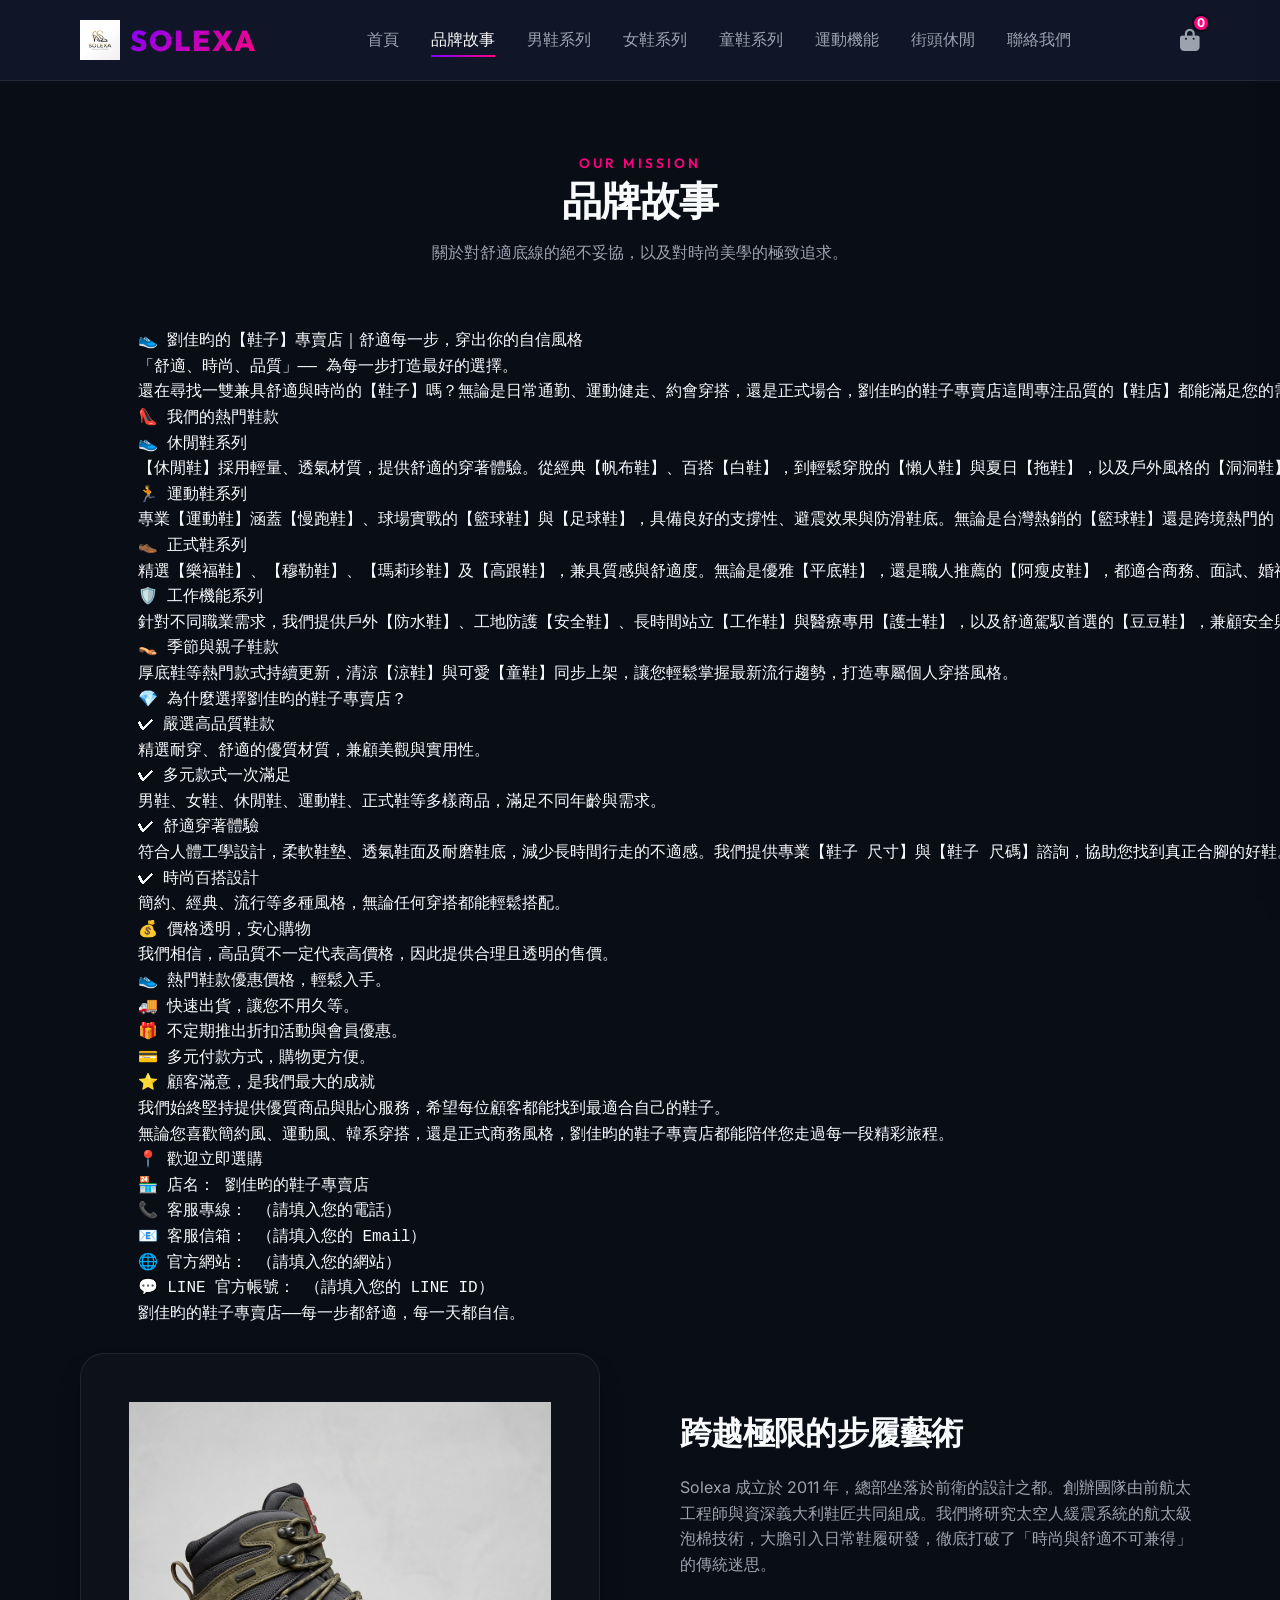
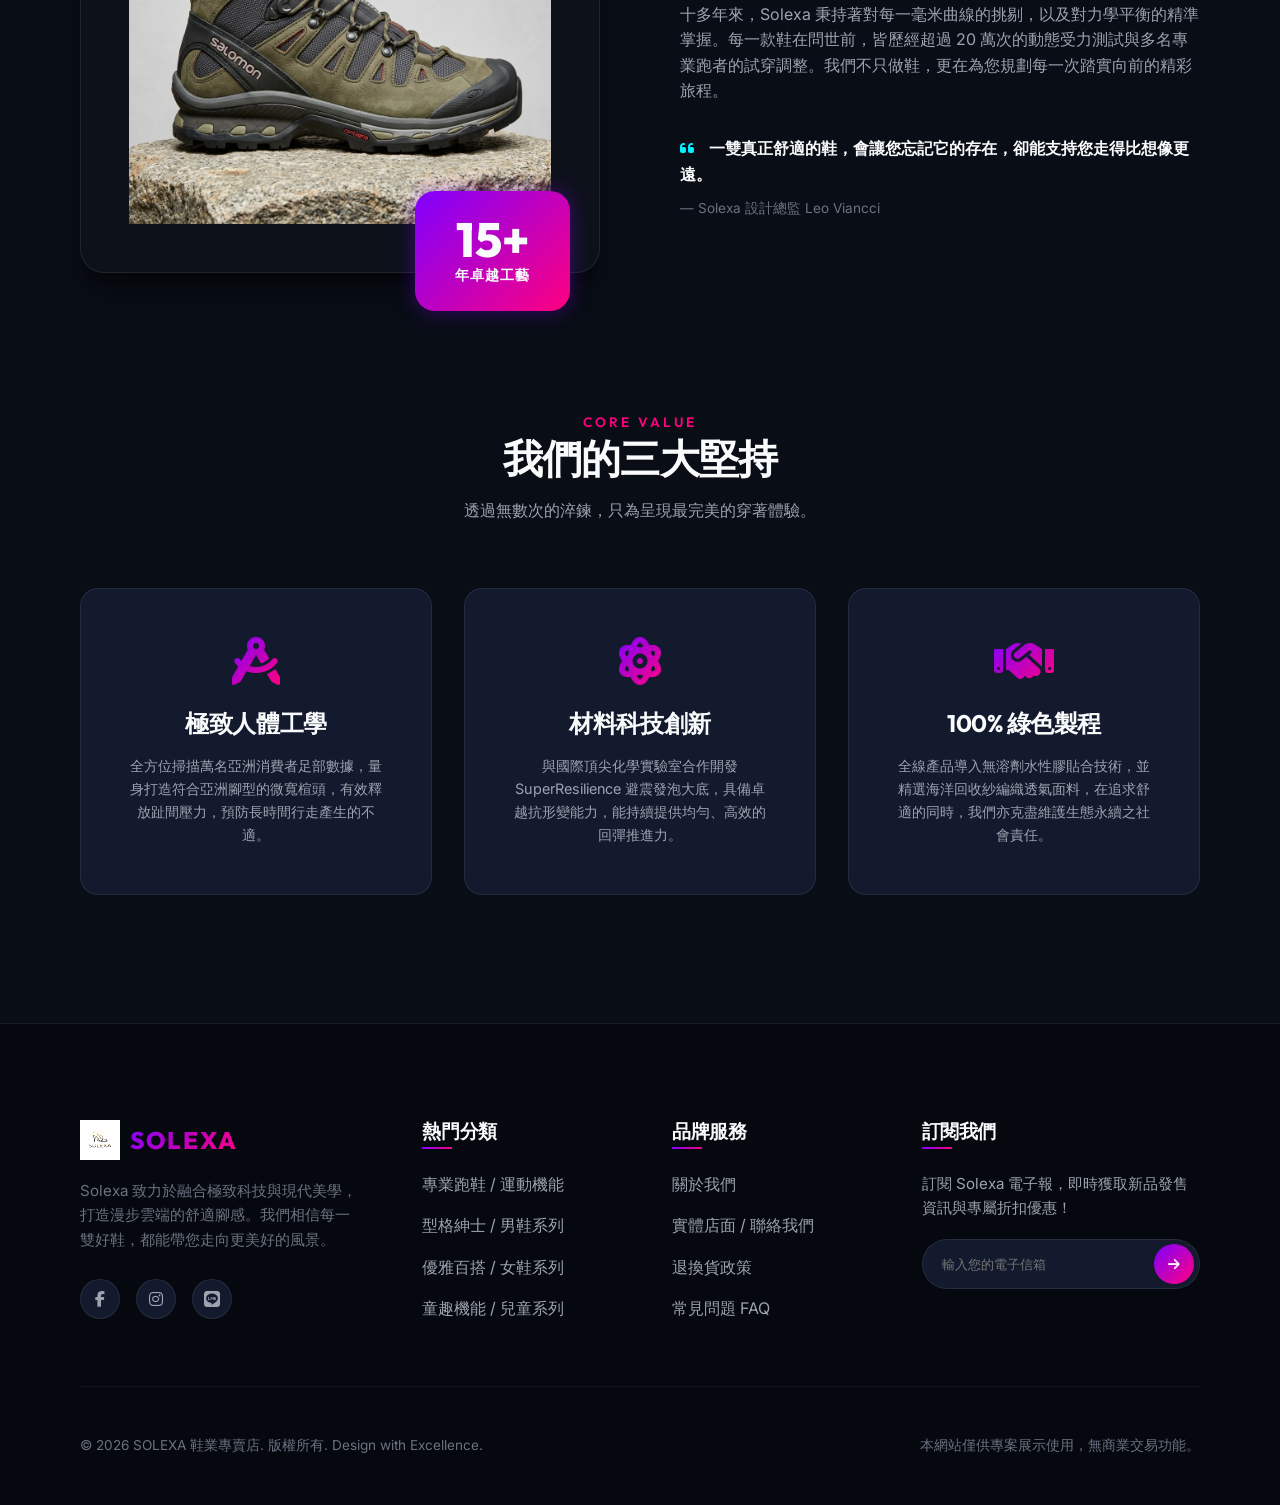
==== commit 2eb0c992: "Add files via upload" ====
--- a/about.html
+++ b/about.html
@@ -21,6 +21,7 @@
         <h1 class="section-title">品牌故事</h1>
         <p class="section-desc">關於對舒適底線的絕不妥協，以及對時尚美學的極致追求。</p>
       </div>
+      <pre>
       👟 劉佳昀的【鞋子】專賣店｜舒適每一步，穿出你的自信風格
       「舒適、時尚、品質」—— 為每一步打造最好的選擇。
       還在尋找一雙兼具舒適與時尚的【鞋子】嗎？無論是日常通勤、運動健走、約會穿搭，還是正式場合，劉佳昀的鞋子專賣店這間專注品質的【鞋店】都能滿足您的需求。我們精選各式鞋款，重視每一個細節，讓您穿得舒適、走得安心，也能展現屬於自己的獨特風格。
@@ -60,6 +61,7 @@
       🌐 官方網站： （請填入您的網站）
       💬 LINE 官方帳號： （請填入您的 LINE ID）
       劉佳昀的鞋子專賣店——每一步都舒適，每一天都自信。
+      </pre>
       <div class="about-story">
         <div class="about-img-box">
           <!-- Reuse shoe3 image as a background element to make it premium, or display a beautiful graphic -->
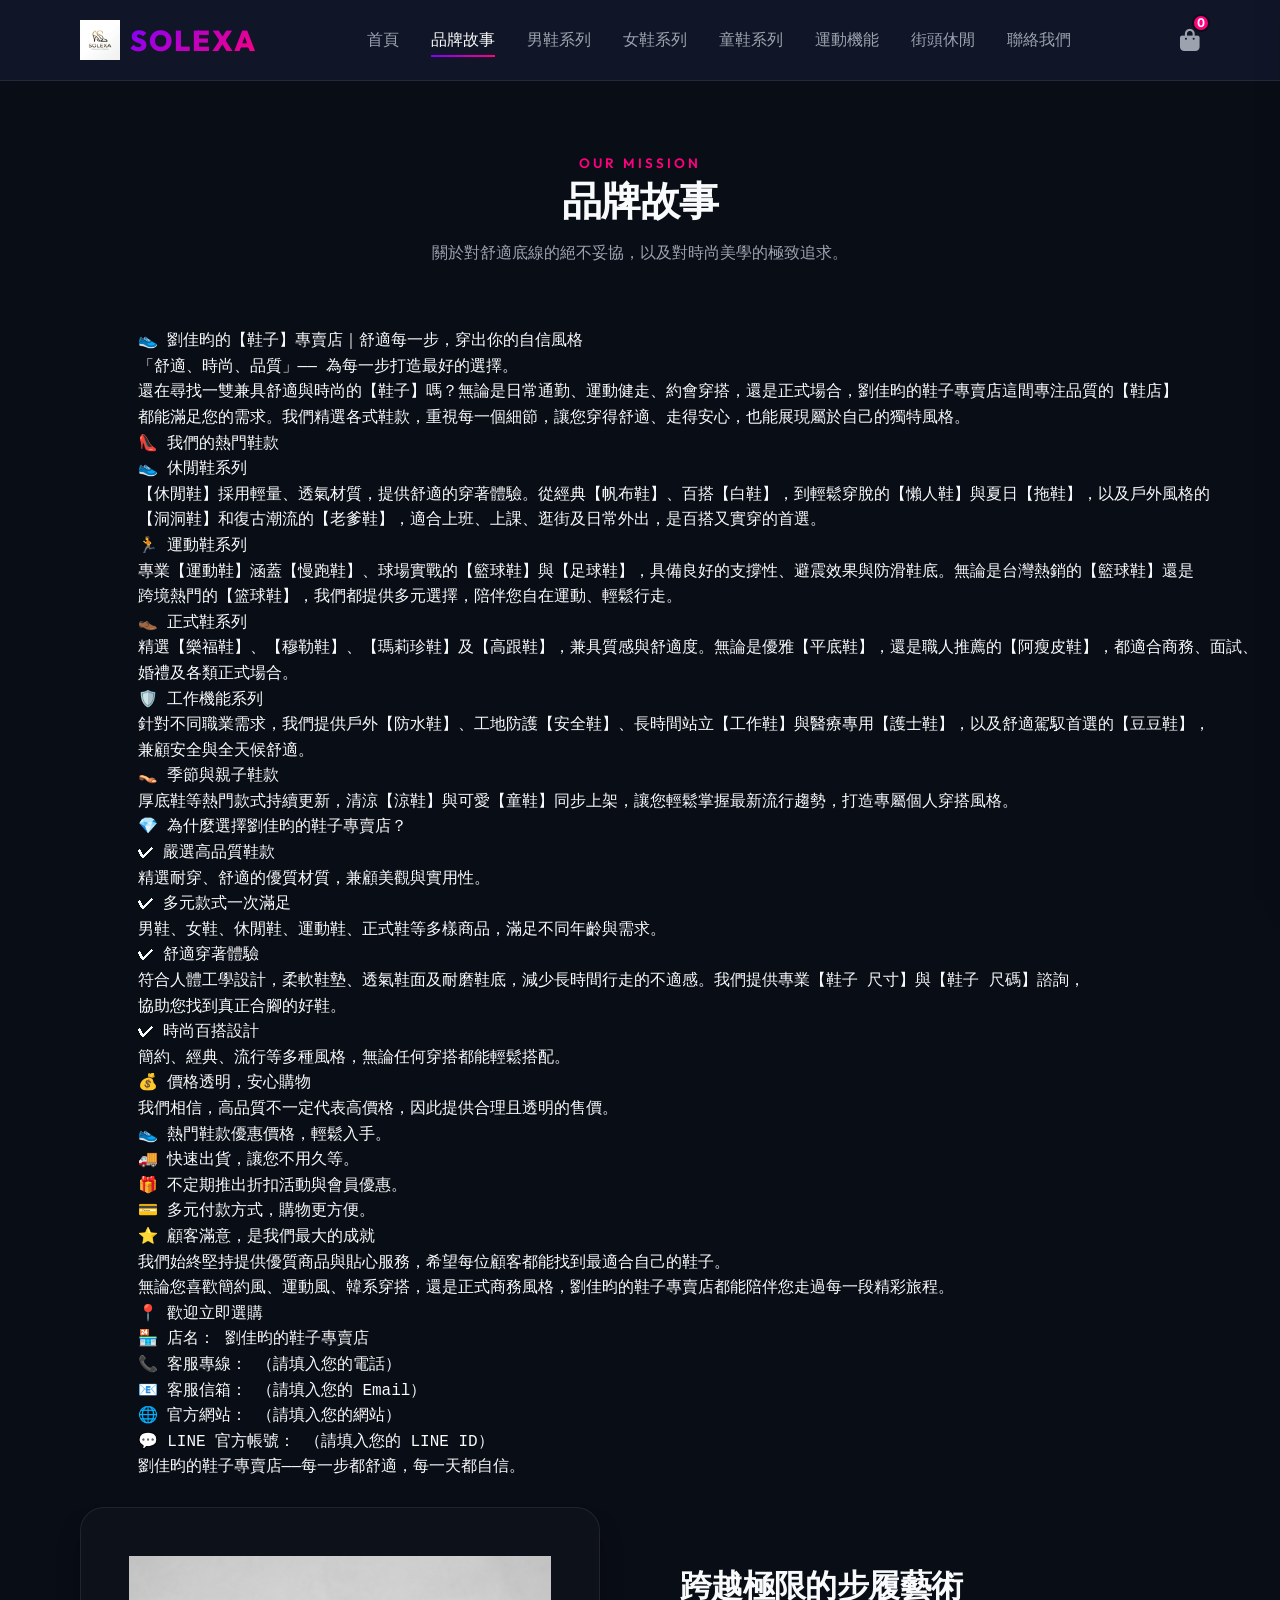
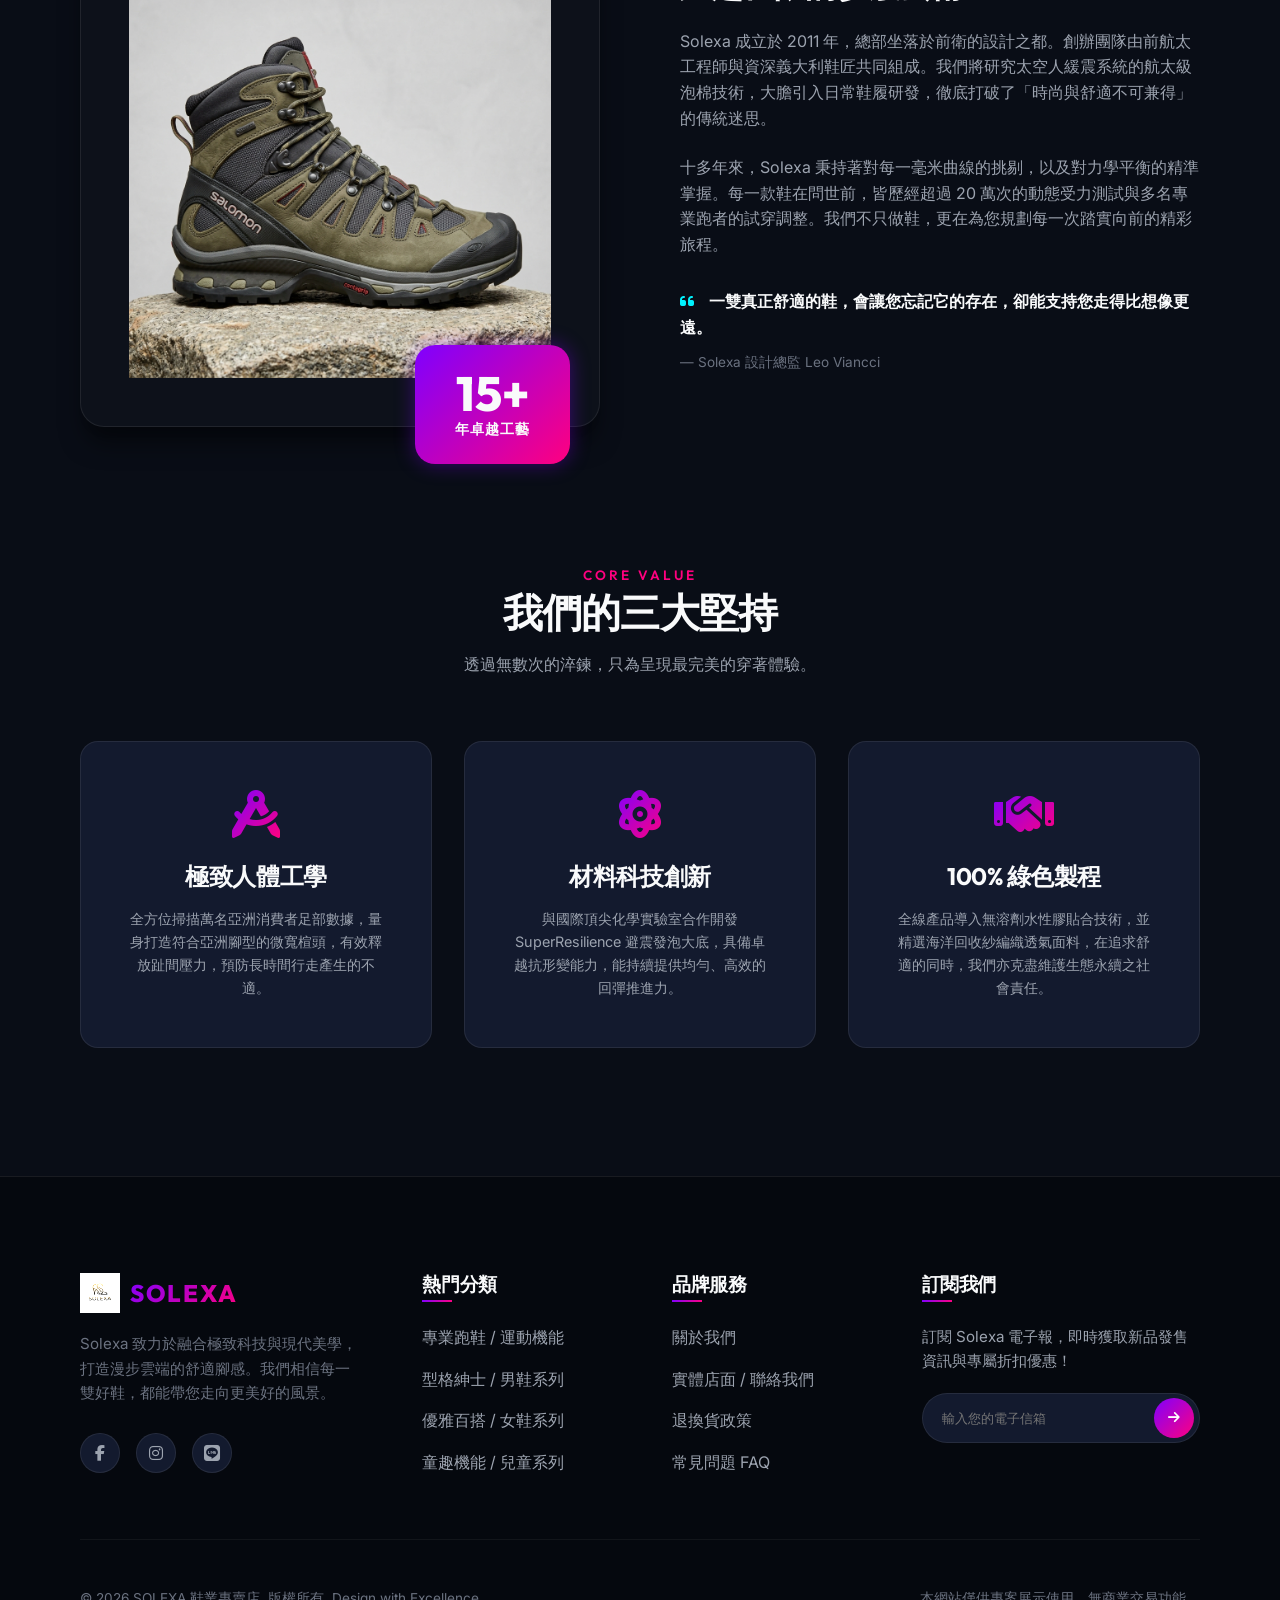
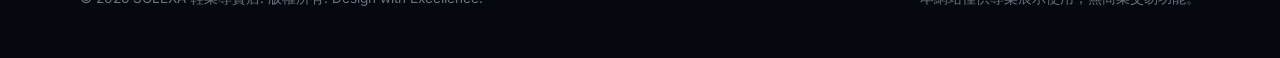
==== commit dacf9c8a: "Add files via upload" ====
--- a/about.html
+++ b/about.html
@@ -24,16 +24,21 @@
       <pre>
       👟 劉佳昀的【鞋子】專賣店｜舒適每一步，穿出你的自信風格
       「舒適、時尚、品質」—— 為每一步打造最好的選擇。
-      還在尋找一雙兼具舒適與時尚的【鞋子】嗎？無論是日常通勤、運動健走、約會穿搭，還是正式場合，劉佳昀的鞋子專賣店這間專注品質的【鞋店】都能滿足您的需求。我們精選各式鞋款，重視每一個細節，讓您穿得舒適、走得安心，也能展現屬於自己的獨特風格。
+      還在尋找一雙兼具舒適與時尚的【鞋子】嗎？無論是日常通勤、運動健走、約會穿搭，還是正式場合，劉佳昀的鞋子專賣店這間專注品質的【鞋店】
+      都能滿足您的需求。我們精選各式鞋款，重視每一個細節，讓您穿得舒適、走得安心，也能展現屬於自己的獨特風格。
       👠 我們的熱門鞋款
       👟 休閒鞋系列
-      【休閒鞋】採用輕量、透氣材質，提供舒適的穿著體驗。從經典【帆布鞋】、百搭【白鞋】，到輕鬆穿脫的【懶人鞋】與夏日【拖鞋】，以及戶外風格的【洞洞鞋】和復古潮流的【老爹鞋】，適合上班、上課、逛街及日常外出，是百搭又實穿的首選。
+      【休閒鞋】採用輕量、透氣材質，提供舒適的穿著體驗。從經典【帆布鞋】、百搭【白鞋】，到輕鬆穿脫的【懶人鞋】與夏日【拖鞋】，以及戶外風格的
+      【洞洞鞋】和復古潮流的【老爹鞋】，適合上班、上課、逛街及日常外出，是百搭又實穿的首選。
       🏃 運動鞋系列
-      專業【運動鞋】涵蓋【慢跑鞋】、球場實戰的【籃球鞋】與【足球鞋】，具備良好的支撐性、避震效果與防滑鞋底。無論是台灣熱銷的【籃球鞋】還是跨境熱門的【篮球鞋】，我們都提供多元選擇，陪伴您自在運動、輕鬆行走。
+      專業【運動鞋】涵蓋【慢跑鞋】、球場實戰的【籃球鞋】與【足球鞋】，具備良好的支撐性、避震效果與防滑鞋底。無論是台灣熱銷的【籃球鞋】還是
+      跨境熱門的【篮球鞋】，我們都提供多元選擇，陪伴您自在運動、輕鬆行走。
       👞 正式鞋系列
-      精選【樂福鞋】、【穆勒鞋】、【瑪莉珍鞋】及【高跟鞋】，兼具質感與舒適度。無論是優雅【平底鞋】，還是職人推薦的【阿瘦皮鞋】，都適合商務、面試、婚禮及各類正式場合。
+      精選【樂福鞋】、【穆勒鞋】、【瑪莉珍鞋】及【高跟鞋】，兼具質感與舒適度。無論是優雅【平底鞋】，還是職人推薦的【阿瘦皮鞋】，都適合商務、面試、
+      婚禮及各類正式場合。
       🛡️ 工作機能系列
-      針對不同職業需求，我們提供戶外【防水鞋】、工地防護【安全鞋】、長時間站立【工作鞋】與醫療專用【護士鞋】，以及舒適駕馭首選的【豆豆鞋】，兼顧安全與全天候舒適。
+      針對不同職業需求，我們提供戶外【防水鞋】、工地防護【安全鞋】、長時間站立【工作鞋】與醫療專用【護士鞋】，以及舒適駕馭首選的【豆豆鞋】，
+      兼顧安全與全天候舒適。
       👡 季節與親子鞋款
       厚底鞋等熱門款式持續更新，清涼【涼鞋】與可愛【童鞋】同步上架，讓您輕鬆掌握最新流行趨勢，打造專屬個人穿搭風格。
       💎 為什麼選擇劉佳昀的鞋子專賣店？
@@ -42,7 +47,8 @@
       ✔ 多元款式一次滿足
       男鞋、女鞋、休閒鞋、運動鞋、正式鞋等多樣商品，滿足不同年齡與需求。
       ✔ 舒適穿著體驗
-      符合人體工學設計，柔軟鞋墊、透氣鞋面及耐磨鞋底，減少長時間行走的不適感。我們提供專業【鞋子 尺寸】與【鞋子 尺碼】諮詢，協助您找到真正合腳的好鞋。
+      符合人體工學設計，柔軟鞋墊、透氣鞋面及耐磨鞋底，減少長時間行走的不適感。我們提供專業【鞋子 尺寸】與【鞋子 尺碼】諮詢，
+      協助您找到真正合腳的好鞋。
       ✔ 時尚百搭設計
       簡約、經典、流行等多種風格，無論任何穿搭都能輕鬆搭配。
       💰 價格透明，安心購物
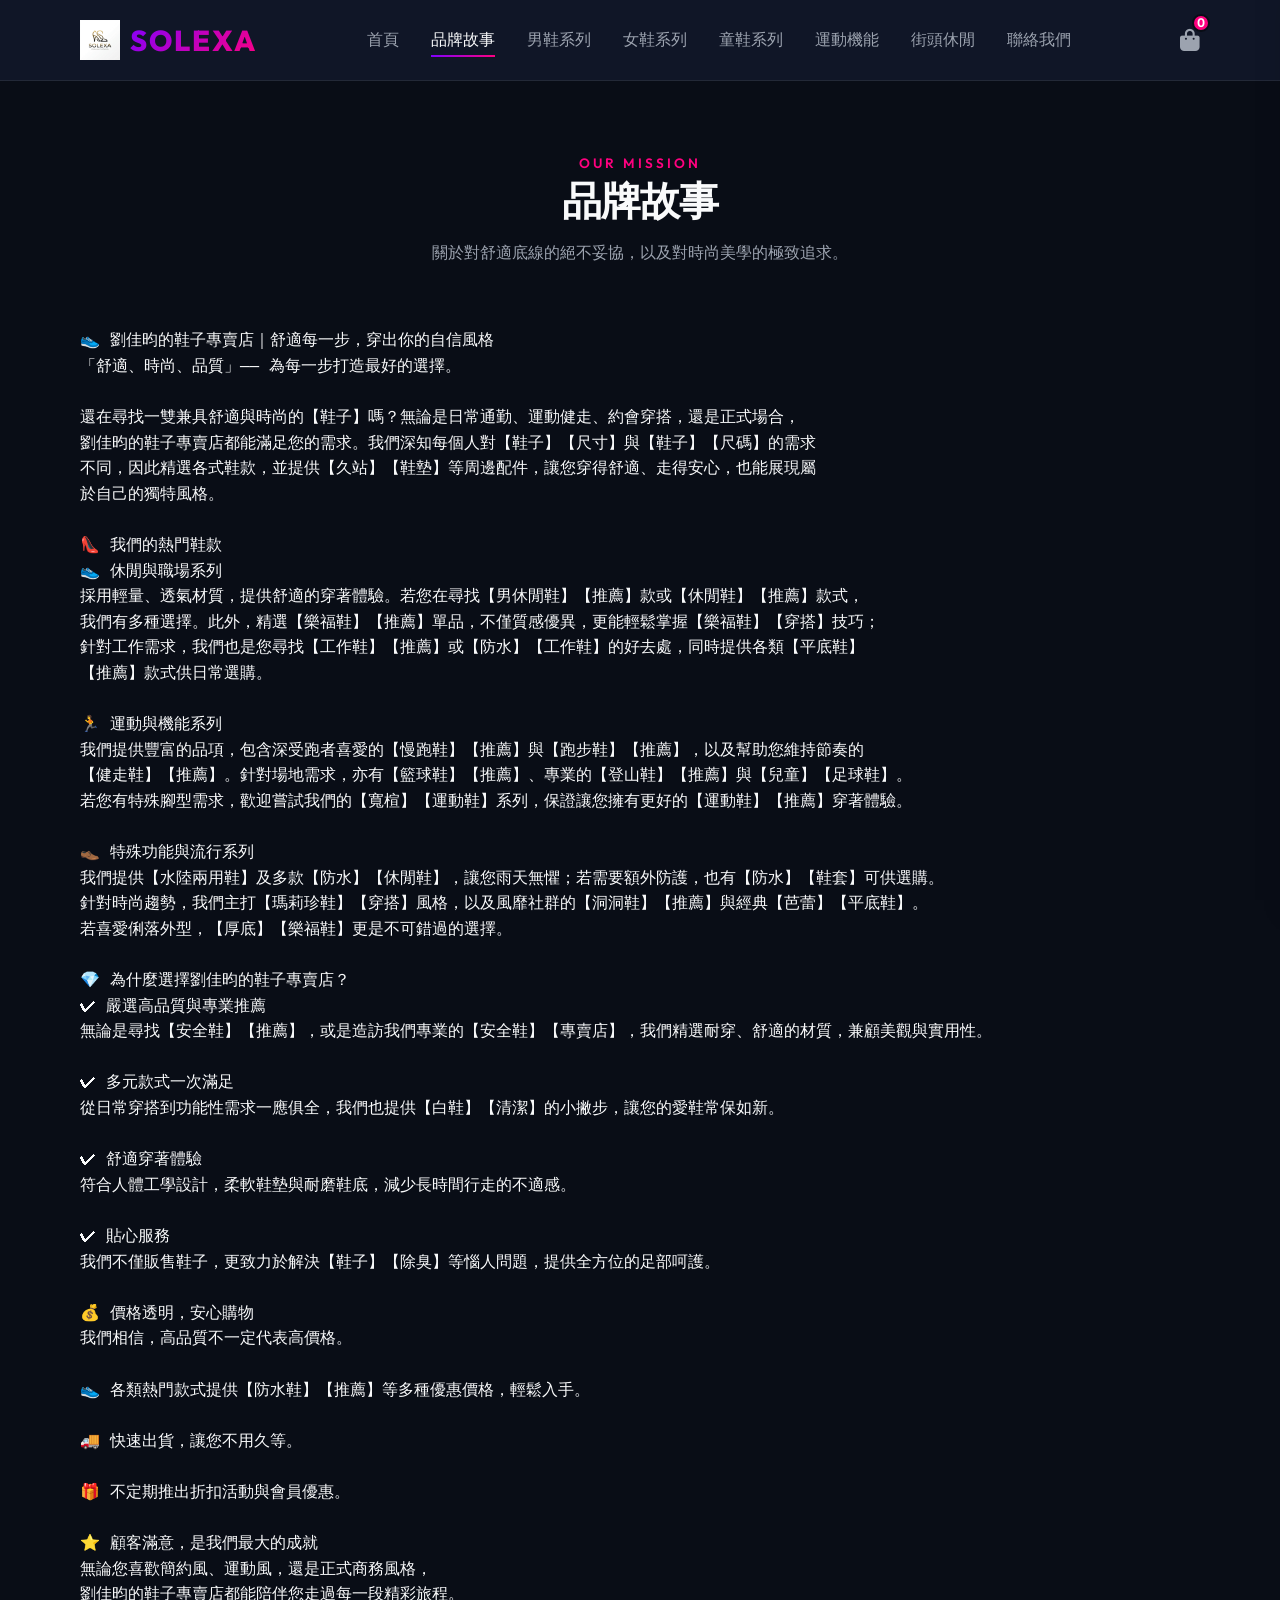
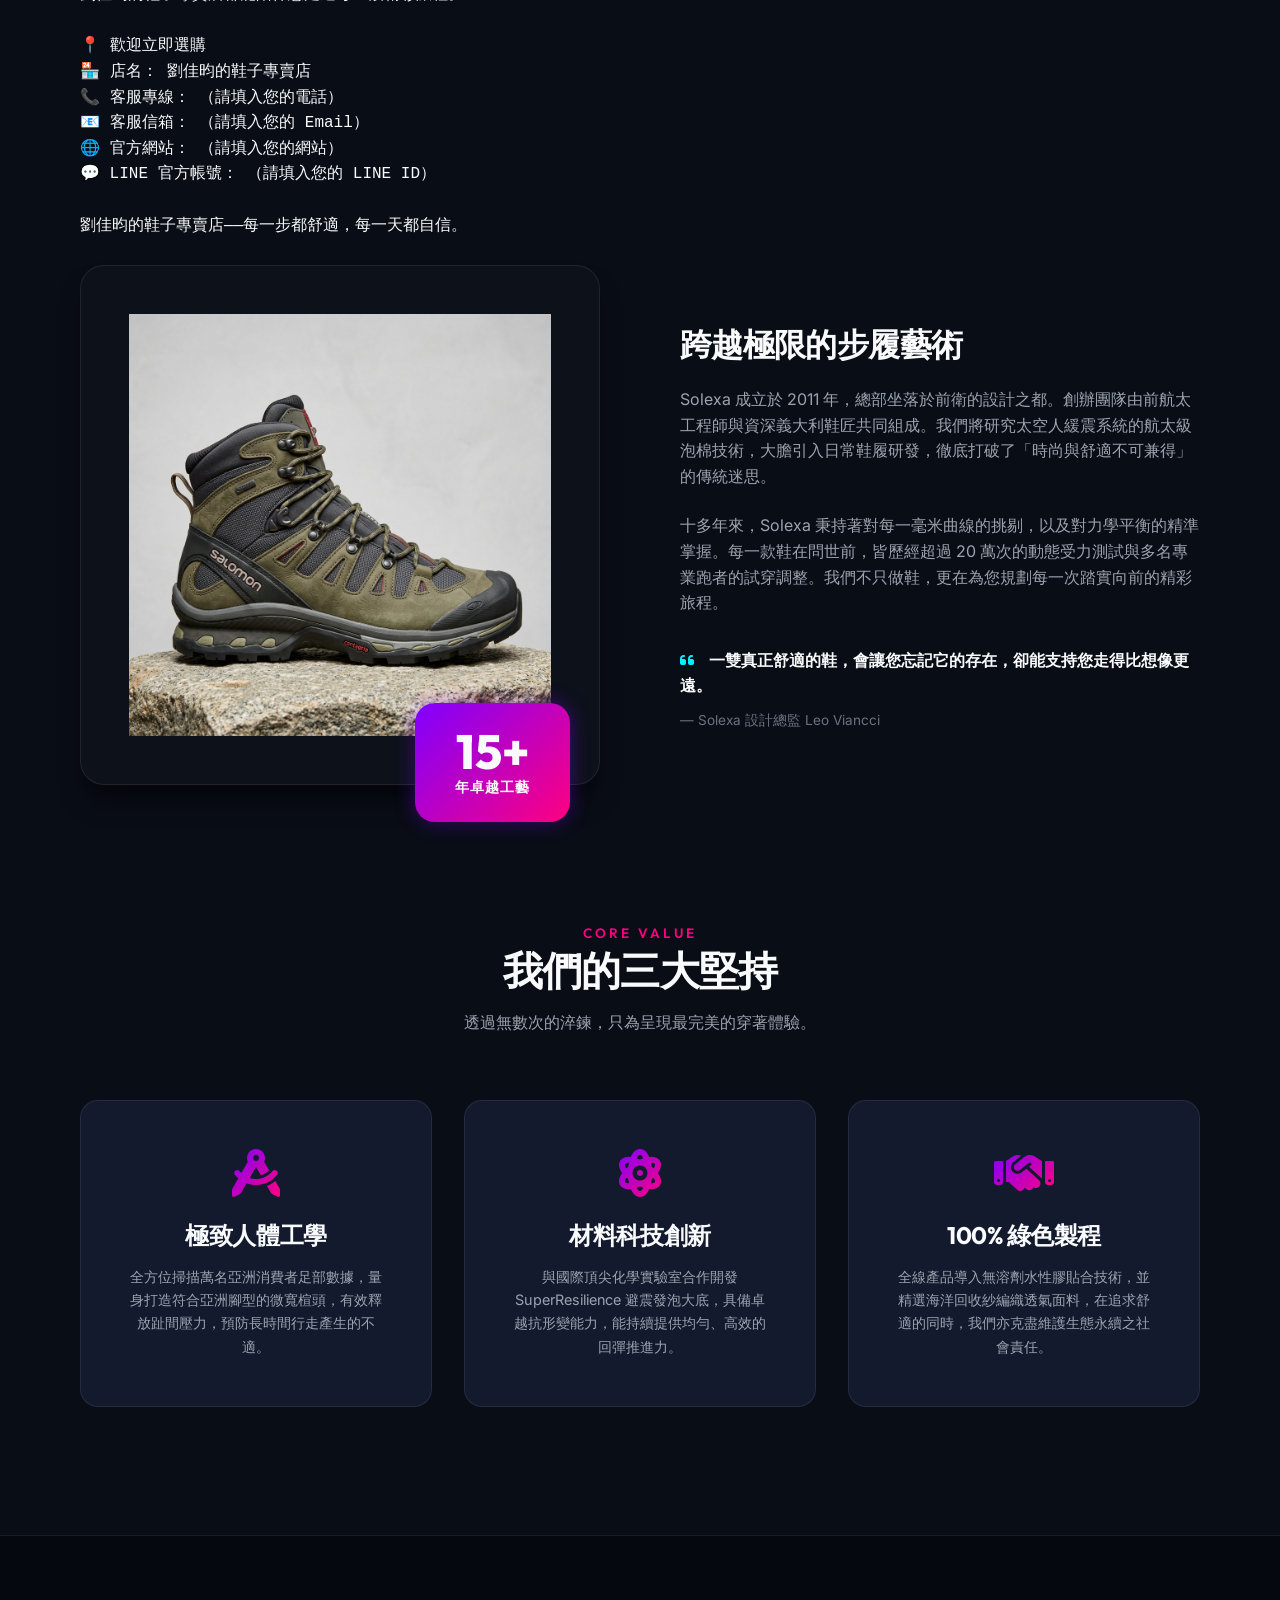
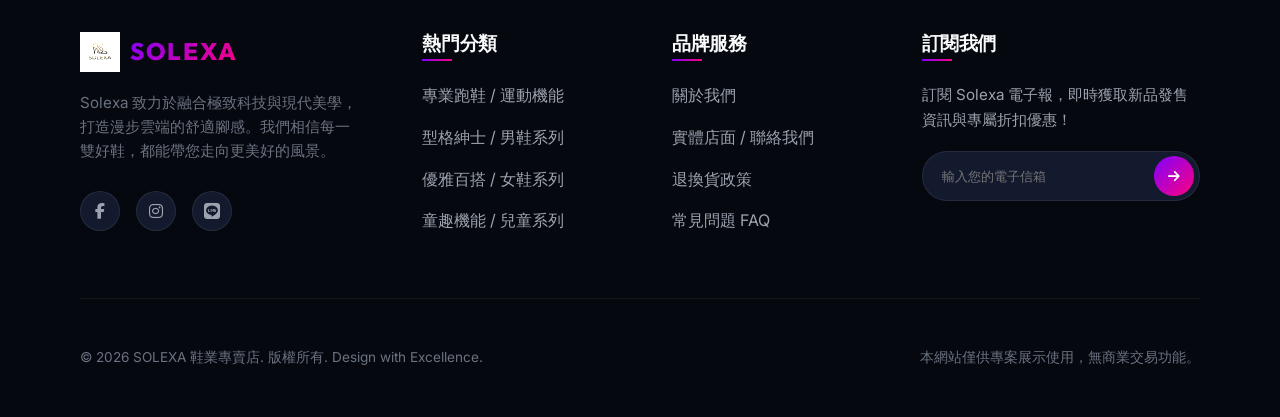
==== commit 34ddcadd: "Add files via upload" ====
--- a/about.html
+++ b/about.html
@@ -22,56 +22,70 @@
         <p class="section-desc">關於對舒適底線的絕不妥協，以及對時尚美學的極致追求。</p>
       </div>
       <pre>
-      👟 劉佳昀的【鞋子】專賣店｜舒適每一步，穿出你的自信風格
-      「舒適、時尚、品質」—— 為每一步打造最好的選擇。
-      還在尋找一雙兼具舒適與時尚的【鞋子】嗎？無論是日常通勤、運動健走、約會穿搭，還是正式場合，劉佳昀的鞋子專賣店這間專注品質的【鞋店】
-      都能滿足您的需求。我們精選各式鞋款，重視每一個細節，讓您穿得舒適、走得安心，也能展現屬於自己的獨特風格。
-      👠 我們的熱門鞋款
-      👟 休閒鞋系列
-      【休閒鞋】採用輕量、透氣材質，提供舒適的穿著體驗。從經典【帆布鞋】、百搭【白鞋】，到輕鬆穿脫的【懶人鞋】與夏日【拖鞋】，以及戶外風格的
-      【洞洞鞋】和復古潮流的【老爹鞋】，適合上班、上課、逛街及日常外出，是百搭又實穿的首選。
-      🏃 運動鞋系列
-      專業【運動鞋】涵蓋【慢跑鞋】、球場實戰的【籃球鞋】與【足球鞋】，具備良好的支撐性、避震效果與防滑鞋底。無論是台灣熱銷的【籃球鞋】還是
-      跨境熱門的【篮球鞋】，我們都提供多元選擇，陪伴您自在運動、輕鬆行走。
-      👞 正式鞋系列
-      精選【樂福鞋】、【穆勒鞋】、【瑪莉珍鞋】及【高跟鞋】，兼具質感與舒適度。無論是優雅【平底鞋】，還是職人推薦的【阿瘦皮鞋】，都適合商務、面試、
-      婚禮及各類正式場合。
-      🛡️ 工作機能系列
-      針對不同職業需求，我們提供戶外【防水鞋】、工地防護【安全鞋】、長時間站立【工作鞋】與醫療專用【護士鞋】，以及舒適駕馭首選的【豆豆鞋】，
-      兼顧安全與全天候舒適。
-      👡 季節與親子鞋款
-      厚底鞋等熱門款式持續更新，清涼【涼鞋】與可愛【童鞋】同步上架，讓您輕鬆掌握最新流行趨勢，打造專屬個人穿搭風格。
-      💎 為什麼選擇劉佳昀的鞋子專賣店？
-      ✔ 嚴選高品質鞋款
-      精選耐穿、舒適的優質材質，兼顧美觀與實用性。
-      ✔ 多元款式一次滿足
-      男鞋、女鞋、休閒鞋、運動鞋、正式鞋等多樣商品，滿足不同年齡與需求。
-      ✔ 舒適穿著體驗
-      符合人體工學設計，柔軟鞋墊、透氣鞋面及耐磨鞋底，減少長時間行走的不適感。我們提供專業【鞋子 尺寸】與【鞋子 尺碼】諮詢，
-      協助您找到真正合腳的好鞋。
-      ✔ 時尚百搭設計
-      簡約、經典、流行等多種風格，無論任何穿搭都能輕鬆搭配。
-      💰 價格透明，安心購物
-      我們相信，高品質不一定代表高價格，因此提供合理且透明的售價。
-      👟 熱門鞋款優惠價格，輕鬆入手。
-      🚚 快速出貨，讓您不用久等。
-      🎁 不定期推出折扣活動與會員優惠。
-      💳 多元付款方式，購物更方便。
-      ⭐ 顧客滿意，是我們最大的成就
-      我們始終堅持提供優質商品與貼心服務，希望每位顧客都能找到最適合自己的鞋子。
-      無論您喜歡簡約風、運動風、韓系穿搭，還是正式商務風格，劉佳昀的鞋子專賣店都能陪伴您走過每一段精彩旅程。
-      📍 歡迎立即選購
-      🏪 店名： 劉佳昀的鞋子專賣店
-      📞 客服專線： （請填入您的電話）
-      📧 客服信箱： （請填入您的 Email）
-      🌐 官方網站： （請填入您的網站）
-      💬 LINE 官方帳號： （請填入您的 LINE ID）
-      劉佳昀的鞋子專賣店——每一步都舒適，每一天都自信。
+👟 劉佳昀的鞋子專賣店｜舒適每一步，穿出你的自信風格
+「舒適、時尚、品質」—— 為每一步打造最好的選擇。
+
+還在尋找一雙兼具舒適與時尚的【鞋子】嗎？無論是日常通勤、運動健走、約會穿搭，還是正式場合，
+劉佳昀的鞋子專賣店都能滿足您的需求。我們深知每個人對【鞋子】【尺寸】與【鞋子】【尺碼】的需求
+不同，因此精選各式鞋款，並提供【久站】【鞋墊】等周邊配件，讓您穿得舒適、走得安心，也能展現屬
+於自己的獨特風格。
+
+👠 我們的熱門鞋款
+👟 休閒與職場系列
+採用輕量、透氣材質，提供舒適的穿著體驗。若您在尋找【男休閒鞋】【推薦】款或【休閒鞋】【推薦】款式，
+我們有多種選擇。此外，精選【樂福鞋】【推薦】單品，不僅質感優異，更能輕鬆掌握【樂福鞋】【穿搭】技巧；
+針對工作需求，我們也是您尋找【工作鞋】【推薦】或【防水】【工作鞋】的好去處，同時提供各類【平底鞋】
+【推薦】款式供日常選購。
+
+🏃 運動與機能系列
+我們提供豐富的品項，包含深受跑者喜愛的【慢跑鞋】【推薦】與【跑步鞋】【推薦】，以及幫助您維持節奏的
+【健走鞋】【推薦】。針對場地需求，亦有【籃球鞋】【推薦】、專業的【登山鞋】【推薦】與【兒童】【足球鞋】。
+若您有特殊腳型需求，歡迎嘗試我們的【寬楦】【運動鞋】系列，保證讓您擁有更好的【運動鞋】【推薦】穿著體驗。
+
+👞 特殊功能與流行系列
+我們提供【水陸兩用鞋】及多款【防水】【休閒鞋】，讓您雨天無懼；若需要額外防護，也有【防水】【鞋套】可供選購。
+針對時尚趨勢，我們主打【瑪莉珍鞋】【穿搭】風格，以及風靡社群的【洞洞鞋】【推薦】與經典【芭蕾】【平底鞋】。
+若喜愛俐落外型，【厚底】【樂福鞋】更是不可錯過的選擇。
+
+💎 為什麼選擇劉佳昀的鞋子專賣店？
+✔ 嚴選高品質與專業推薦
+無論是尋找【安全鞋】【推薦】，或是造訪我們專業的【安全鞋】【專賣店】，我們精選耐穿、舒適的材質，兼顧美觀與實用性。
+
+✔ 多元款式一次滿足
+從日常穿搭到功能性需求一應俱全，我們也提供【白鞋】【清潔】的小撇步，讓您的愛鞋常保如新。
+
+✔ 舒適穿著體驗
+符合人體工學設計，柔軟鞋墊與耐磨鞋底，減少長時間行走的不適感。
+
+✔ 貼心服務
+我們不僅販售鞋子，更致力於解決【鞋子】【除臭】等惱人問題，提供全方位的足部呵護。
+
+💰 價格透明，安心購物
+我們相信，高品質不一定代表高價格。
+
+👟 各類熱門款式提供【防水鞋】【推薦】等多種優惠價格，輕鬆入手。
+
+🚚 快速出貨，讓您不用久等。
+
+🎁 不定期推出折扣活動與會員優惠。
+
+⭐ 顧客滿意，是我們最大的成就
+無論您喜歡簡約風、運動風，還是正式商務風格，
+劉佳昀的鞋子專賣店都能陪伴您走過每一段精彩旅程。
+
+📍 歡迎立即選購
+🏪 店名： 劉佳昀的鞋子專賣店
+📞 客服專線： （請填入您的電話）
+📧 客服信箱： （請填入您的 Email）
+🌐 官方網站： （請填入您的網站）
+💬 LINE 官方帳號： （請填入您的 LINE ID）
+
+劉佳昀的鞋子專賣店——每一步都舒適，每一天都自信。
       </pre>
       <div class="about-story">
         <div class="about-img-box">
           <!-- Reuse shoe3 image as a background element to make it premium, or display a beautiful graphic -->
-          <img src="assets/images/products/shoe3.png" alt="Solexa Crafting"
+          <img src="assets/images/products/shoe3.png" alt="Solexa Crafting" title="Solexa Crafting"
             style="background: rgba(255,255,255,0.02); padding: 3rem;">
           <div class="about-badge">
             <div class="number">15+</div>
